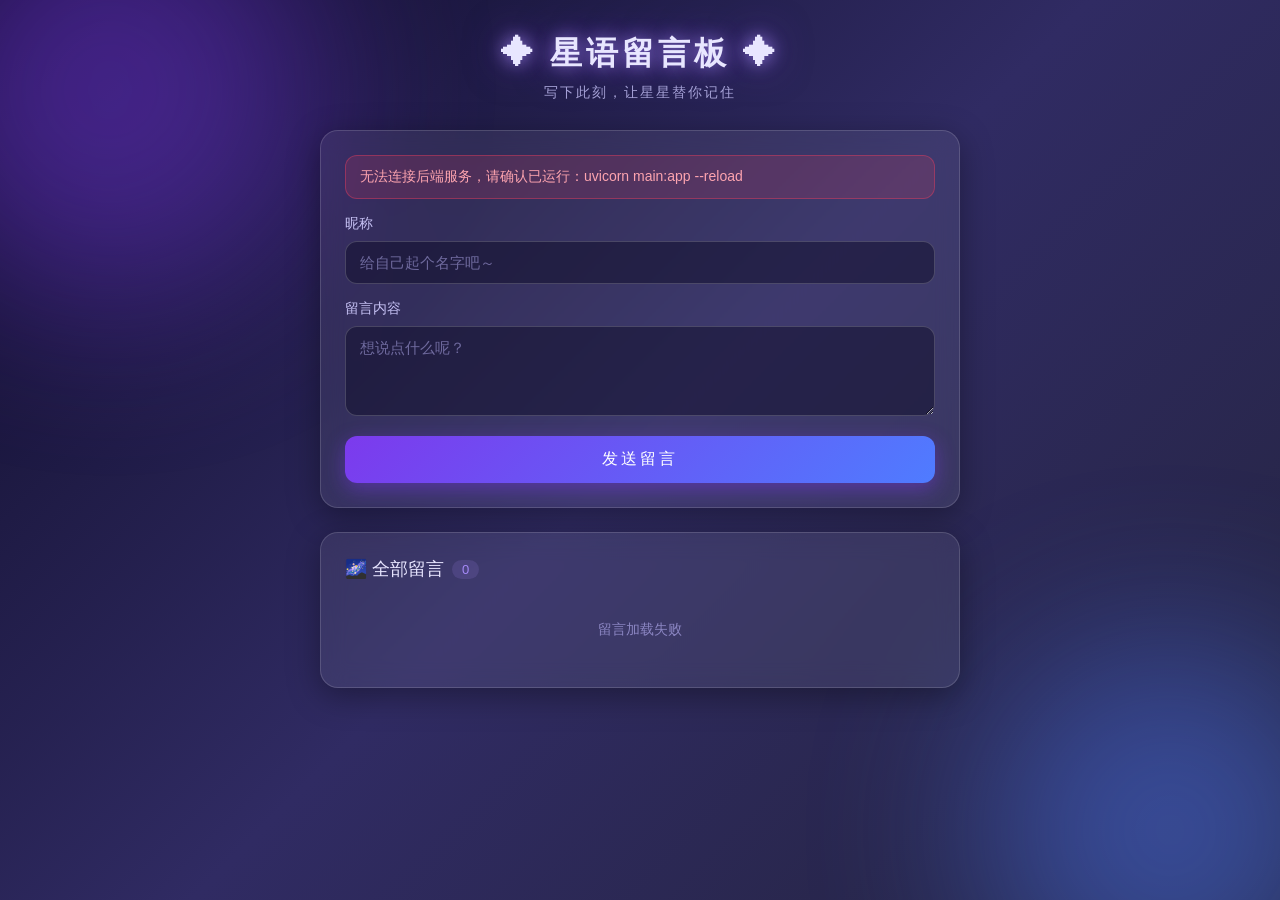
==== index.html @ c8b48212 "feat: 实现星语留言板前后端基础功能" ====
<!DOCTYPE html>
<!-- 告诉浏览器这是 HTML5 文档 -->
<html lang="zh-CN">
<head>
  <!-- 设置字符编码，避免中文乱码 -->
  <meta charset="UTF-8" />
  <!-- 让页面在手机上也能正常缩放显示 -->
  <meta name="viewport" content="width=device-width, initial-scale=1.0" />
  <title>星语留言板</title>

  <!-- 样式部分：全部写在 <style> 标签里，不需要额外的 CSS 文件 -->
  <style>
    /* ===== 整体主题：蓝紫色梦幻星空 ===== */

    /* 清除浏览器给元素加的默认外边距，方便我们自己控制布局 */
    * {
      margin: 0;
      padding: 0;
      box-sizing: border-box; /* 让 padding 不会把元素撑大 */
    }

    body {
      /* 深蓝紫到紫色的对角渐变背景 */
      background: linear-gradient(135deg, #0f0c29 0%, #302b63 50%, #24243e 100%);
      min-height: 100vh; /* 至少占满一整屏 */
      font-family: "Microsoft YaHei", "PingFang SC", sans-serif;
      color: #e8e6ff; /* 浅紫白文字，在深色背景上柔和不刺眼 */
      padding: 32px 16px;
      position: relative;
      overflow-x: hidden;
    }

    /* 用 CSS 画两个发光的彩色光斑，营造星空氛围（纯样式，不需要图片） */
    body::before,
    body::after {
      content: "";
      position: fixed;
      border-radius: 50%;
      filter: blur(90px); /* 模糊处理，变成柔和光晕 */
      opacity: 0.45;
      z-index: 0;
      pointer-events: none;
    }
    body::before {
      width: 420px;
      height: 420px;
      background: #7c3aed; /* 紫色光斑 */
      top: -120px;
      left: -100px;
    }
    body::after {
      width: 380px;
      height: 380px;
      background: #4f7cff; /* 蓝色光斑 */
      bottom: -120px;
      right: -80px;
    }

    /* 页面内容容器：限制最大宽度并居中 */
    .container {
      position: relative;
      z-index: 1; /* 保证内容在光斑之上 */
      max-width: 640px;
      margin: 0 auto;
    }

    /* ===== 标题 ===== */
    .header {
      text-align: center;
      margin-bottom: 28px;
    }
    .header h1 {
      font-size: 32px;
      letter-spacing: 4px; /* 字间距 */
      /* 文字发光效果，像星星一样 */
      text-shadow: 0 0 18px rgba(167, 139, 250, 0.8),
                   0 0 40px rgba(124, 58, 237, 0.5);
    }
    .header p {
      margin-top: 8px;
      color: #a5a0d6;
      font-size: 14px;
      letter-spacing: 2px;
    }

    /* ===== 玻璃拟态卡片（表单和列表都用这个风格）===== */
    .card {
      background: rgba(255, 255, 255, 0.07); /* 半透明白 */
      border: 1px solid rgba(255, 255, 255, 0.15);
      border-radius: 18px;
      padding: 24px;
      /* 背景模糊，透出后面的光斑，就是"毛玻璃"效果 */
      backdrop-filter: blur(12px);
      -webkit-backdrop-filter: blur(12px);
      box-shadow: 0 8px 32px rgba(0, 0, 0, 0.35);
      margin-bottom: 24px;
    }

    /* ===== 表单 ===== */
    .field {
      margin-bottom: 16px;
    }
    .field label {
      display: block;
      font-size: 14px;
      margin-bottom: 8px;
      color: #c7c2f5;
    }
    .field input,
    .field textarea {
      width: 100%;
      padding: 12px 14px;
      border-radius: 12px;
      border: 1px solid rgba(255, 255, 255, 0.18);
      background: rgba(15, 12, 41, 0.5); /* 深色半透明输入框 */
      color: #f0eeff;
      font-size: 15px;
      font-family: inherit;
      outline: none;
      transition: border-color 0.2s, box-shadow 0.2s;
    }
    /* 输入框获得焦点（点进去）时，边框变成紫色并发光，提示用户正在输入 */
    .field input:focus,
    .field textarea:focus {
      border-color: #a78bfa;
      box-shadow: 0 0 0 3px rgba(167, 139, 250, 0.25);
    }
    .field textarea {
      resize: vertical; /* 只允许上下调整大小 */
      min-height: 90px;
    }
    /* 占位提示文字的颜色 */
    .field input::placeholder,
    .field textarea::placeholder {
      color: #6f6a9e;
    }

    /* 提交按钮：蓝紫渐变 + 发光 */
    .submit-btn {
      width: 100%;
      padding: 13px;
      border: none;
      border-radius: 12px;
      font-size: 16px;
      letter-spacing: 3px;
      color: #fff;
      cursor: pointer;
      background: linear-gradient(135deg, #7c3aed 0%, #4f7cff 100%);
      box-shadow: 0 6px 20px rgba(124, 58, 237, 0.45);
      transition: transform 0.15s, box-shadow 0.2s, opacity 0.2s;
    }
    .submit-btn:hover:not(:disabled) {
      transform: translateY(-2px); /* 鼠标悬停时微微上浮 */
      box-shadow: 0 10px 28px rgba(124, 58, 237, 0.6);
    }
    /* 按钮被按下的瞬间缩小一点点，有"按压感" */
    .submit-btn:active:not(:disabled) {
      transform: translateY(0);
    }
    /* 提交中禁用按钮，防止重复点击 */
    .submit-btn:disabled {
      opacity: 0.6;
      cursor: not-allowed;
    }

    /* 错误提示条（后端没启动等情况下显示） */
    .alert {
      display: none; /* 默认隐藏，需要时用 JS 显示 */
      padding: 12px 14px;
      border-radius: 12px;
      font-size: 14px;
      margin-bottom: 16px;
      background: rgba(244, 63, 94, 0.15);
      border: 1px solid rgba(244, 63, 94, 0.4);
      color: #fda4af;
    }
    .alert.show {
      display: block;
    }

    /* ===== 留言列表 ===== */
    .section-title {
      font-size: 18px;
      margin-bottom: 16px;
      display: flex;
      align-items: center;
      gap: 8px; /* 星星图标和文字的间距 */
    }
    .section-title .count {
      font-size: 13px;
      color: #a78bfa;
      background: rgba(167, 139, 250, 0.15);
      border-radius: 999px;
      padding: 2px 10px;
    }

    .message-list {
      list-style: none; /* 去掉列表默认的小圆点 */
      display: flex;
      flex-direction: column;
      gap: 14px;
    }

    /* 单条留言卡片 */
    .message-item {
      background: rgba(255, 255, 255, 0.06);
      border: 1px solid rgba(255, 255, 255, 0.12);
      border-left: 3px solid #a78bfa; /* 左侧紫色小边条作为点缀 */
      border-radius: 14px;
      padding: 14px 16px;
      animation: fadeInUp 0.4s ease both; /* 新留言出现时的淡入动画 */
    }
    .message-head {
      display: flex;
      justify-content: space-between;
      align-items: center;
      margin-bottom: 8px;
    }
    .message-nickname {
      font-weight: bold;
      color: #c4b5fd;
      font-size: 15px;
    }
    .message-id {
      font-size: 12px;
      color: #6f6a9e;
    }
    .message-content {
      font-size: 15px;
      line-height: 1.7; /* 行高，多行文字更易读 */
      color: #eceaff;
      /* 长单词或超长内容也要自动换行，不能撑破卡片 */
      word-break: break-word;
      white-space: pre-wrap; /* 保留用户输入的换行 */
    }

    /* 空状态 / 加载中提示 */
    .tip {
      text-align: center;
      color: #8b86c2;
      font-size: 14px;
      padding: 24px 0;
    }

    /* 留言淡入动画：从下方轻微上浮并逐渐显现 */
    @keyframes fadeInUp {
      from {
        opacity: 0;
        transform: translateY(10px);
      }
      to {
        opacity: 1;
        transform: translateY(0);
      }
    }

    /* 手机窄屏时缩小标题 */
    @media (max-width: 480px) {
      .header h1 {
        font-size: 26px;
      }
      .card {
        padding: 18px;
      }
    }
  </style>
</head>

<body>
  <div class="container">
    <!-- 标题区 -->
    <div class="header">
      <h1>✦ 星语留言板 ✦</h1>
      <p>写下此刻，让星星替你记住</p>
    </div>

    <!-- 留言表单卡片 -->
    <div class="card">
      <!-- 错误提示，默认隐藏 -->
      <div id="errorBox" class="alert"></div>

      <!-- form 标签的作用：用户按回车或点按钮时会触发 submit 事件 -->
      <form id="messageForm">
        <div class="field">
          <label for="nickname">昵称</label>
          <input
            type="text"
            id="nickname"
            placeholder="给自己起个名字吧～"
            maxlength="20"
            required
          />
        </div>
        <div class="field">
          <label for="content">留言内容</label>
          <textarea
            id="content"
            placeholder="想说点什么呢？"
            maxlength="500"
            required
          ></textarea>
        </div>
        <button type="submit" class="submit-btn" id="submitBtn">
          发送留言
        </button>
      </form>
    </div>

    <!-- 留言列表卡片 -->
    <div class="card">
      <div class="section-title">
        <span>🌌 全部留言</span>
        <span class="count" id="msgCount">0</span>
      </div>
      <ul class="message-list" id="messageList">
        <!-- 留言会由 JavaScript 动态插入到这里 -->
        <li class="tip" id="loadingTip">正在加载星光…</li>
      </ul>
    </div>
  </div>

  <!-- JavaScript 部分：负责和后端通信、操作页面 -->
  <script>
    // 后端接口的基础地址（结尾不要带斜杠）
    const API_URL = "http://localhost:8000/api/messages";

    // 通过 id 从页面上找到各个元素，方便后面操作
    const form = document.getElementById("messageForm");
    const nicknameInput = document.getElementById("nickname");
    const contentInput = document.getElementById("content");
    const submitBtn = document.getElementById("submitBtn");
    const messageList = document.getElementById("messageList");
    const msgCount = document.getElementById("msgCount");
    const errorBox = document.getElementById("errorBox");

    // 显示错误信息（比如后端没启动）
    function showError(text) {
      errorBox.textContent = text;
      errorBox.classList.add("show"); // 加上 show 类，CSS 会让它显示出来
    }

    // 隐藏错误信息
    function hideError() {
      errorBox.classList.remove("show");
    }

    // 渲染留言列表：把后端返回的数组变成页面上的一个个卡片
    function renderMessages(messages) {
      // 先清空列表里旧的内容
      messageList.innerHTML = "";

      // 更新右上角的留言数量
      msgCount.textContent = messages.length;

      // 如果一条留言都没有，显示空状态提示
      if (messages.length === 0) {
        const emptyTip = document.createElement("li");
        emptyTip.className = "tip";
        emptyTip.textContent = "还没有留言，来做第一个摘星的人吧 ✨";
        messageList.appendChild(emptyTip);
        return;
      }

      // 遍历留言数组，每条生成一个 <li>
      messages.forEach(function (msg) {
        const item = document.createElement("li");
        item.className = "message-item";

        // 头部：昵称 + 编号
        const head = document.createElement("div");
        head.className = "message-head";

        const nickname = document.createElement("span");
        nickname.className = "message-nickname";
        // 重点：用 textContent 而不是 innerHTML 设置文字，
        // 这样即使用户输入 <script> 等内容也只会被当普通文字显示，
        // 不会被执行，避免 XSS 攻击。
        nickname.textContent = msg.nickname;

        const id = document.createElement("span");
        id.className = "message-id";
        id.textContent = "#" + msg.id;

        head.appendChild(nickname);
        head.appendChild(id);

        // 正文：留言内容
        const content = document.createElement("div");
        content.className = "message-content";
        content.textContent = msg.content;

        item.appendChild(head);
        item.appendChild(content);
        messageList.appendChild(item);
      });
    }

    // 调用 GET 接口，加载所有留言
    async function loadMessages() {
      try {
        // fetch 是浏览器内置的发请求工具
        const res = await fetch(API_URL);
        if (!res.ok) {
          // res.ok 为 true 表示状态码是 2xx，否则说明服务器出错了
          throw new Error("服务器返回了错误：" + res.status);
        }
        const data = await res.json(); // 把返回的 JSON 转成 JS 数组
        hideError();
        renderMessages(data);
      } catch (err) {
        // 网络错误（后端没启动、地址写错等）会走到这里
        messageList.innerHTML = "";
        msgCount.textContent = "0";
        const tip = document.createElement("li");
        tip.className = "tip";
        tip.textContent = "留言加载失败";
        messageList.appendChild(tip);
        showError("无法连接后端服务，请确认已运行：uvicorn main:app --reload");
      }
    }

    // 监听表单的 submit 事件（点"发送留言"或在输入框按回车时触发）
    form.addEventListener("submit", async function (event) {
      // 重要：阻止表单默认的"刷新页面提交"行为，
      // 我们要用 JavaScript 在不刷新页面的情况下发请求（AJAX）
      event.preventDefault();
      hideError();

      // 拿到用户输入的值，并用 trim 去掉首尾空格
      const nickname = nicknameInput.value.trim();
      const content = contentInput.value.trim();

      // 简单的空值检查（虽然 input 上已有 required，这里再保险一次）
      if (!nickname || !content) {
        showError("昵称和内容都不能为空哦");
        return;
      }

      // 提交期间禁用按钮并改文字，防止用户重复点击发多条
      submitBtn.disabled = true;
      submitBtn.textContent = "发送中…";

      try {
        // 用 POST 方法把留言发给后端
        const res = await fetch(API_URL, {
          method: "POST",
          headers: {
            // 告诉后端：我发的是 JSON 格式的数据
            "Content-Type": "application/json",
          },
          // JSON.stringify 把 JS 对象转成 JSON 字符串：
          // 字段名 nickname / content 必须和后端 MessageIn 定义的完全一致
          body: JSON.stringify({
            nickname: nickname,
            content: content,
          }),
        });

        if (!res.ok) {
          throw new Error("提交失败：" + res.status);
        }

        // 提交成功：清空输入框，并重新加载列表
        nicknameInput.value = "";
        contentInput.value = "";
        await loadMessages();
      } catch (err) {
        showError("发送失败，请确认后端服务已启动");
      } finally {
        // 无论成功失败，都恢复按钮可点击
        submitBtn.disabled = false;
        submitBtn.textContent = "发送留言";
      }
    });

    // 页面刚打开时，立即加载一次已有留言
    loadMessages();
  </script>
</body>
</html>
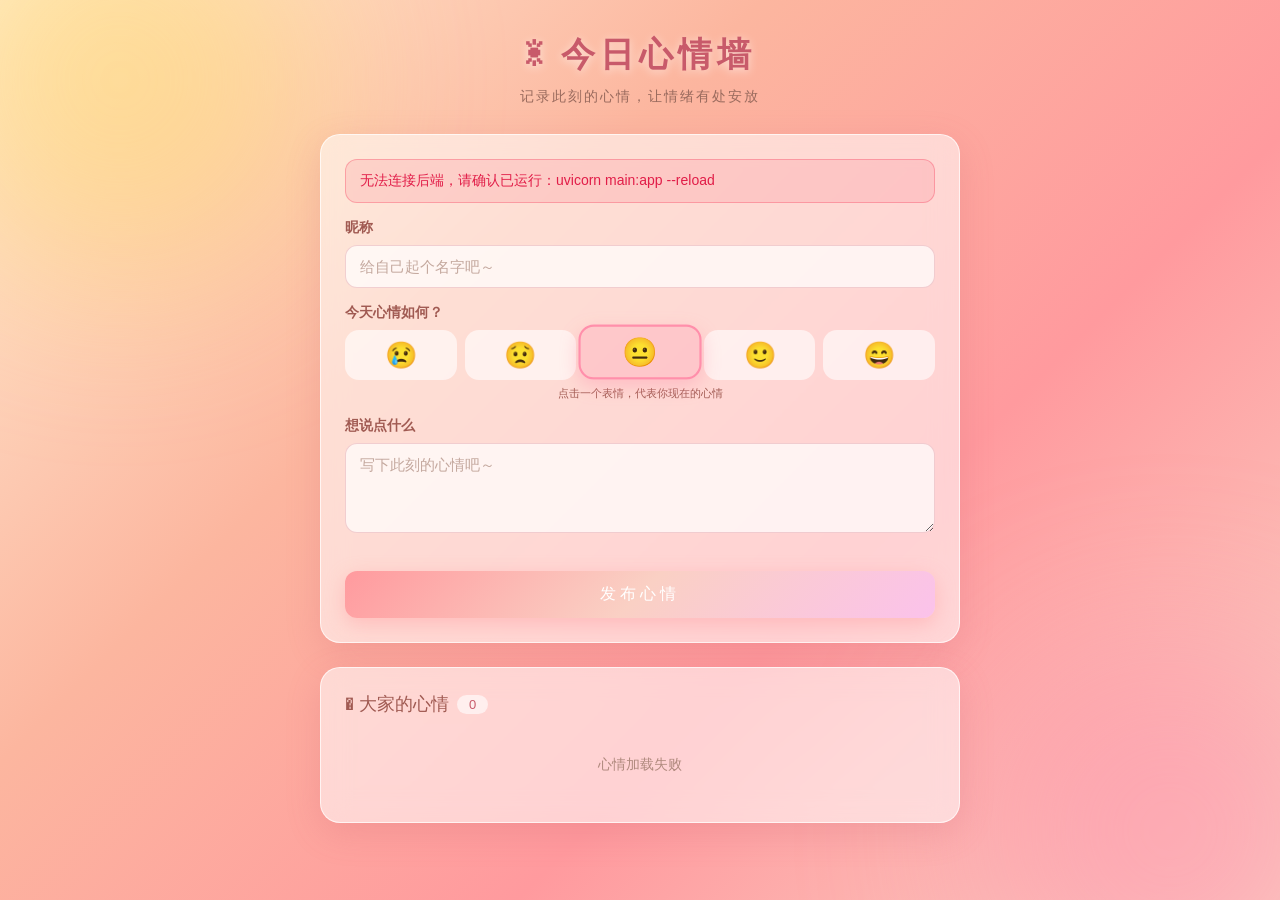
==== commit b0b5d78b: "feat: 重构后端数据库连接并更新前端为心情墙主题 - 使用 contextlib.closing 确保数据库连接自动关闭 - 用 with 语句实现事务自动提交/回滚 - 前端从留言板改为今日心情" ====
--- a/index.html
+++ b/index.html
@@ -1,182 +1,181 @@
 <!DOCTYPE html>
-<!-- 告诉浏览器这是 HTML5 文档 -->
 <html lang="zh-CN">
 <head>
-  <!-- 设置字符编码，避免中文乱码 -->
   <meta charset="UTF-8" />
-  <!-- 让页面在手机上也能正常缩放显示 -->
   <meta name="viewport" content="width=device-width, initial-scale=1.0" />
-  <title>星语留言板</title>
-
-  <!-- 样式部分：全部写在 <style> 标签里，不需要额外的 CSS 文件 -->
+  <title>今日心情墙 · Mood Wall</title>
+
   <style>
-    /* ===== 整体主题：蓝紫色梦幻星空 ===== */
-
-    /* 清除浏览器给元素加的默认外边距，方便我们自己控制布局 */
-    * {
-      margin: 0;
-      padding: 0;
-      box-sizing: border-box; /* 让 padding 不会把元素撑大 */
-    }
+    /* ===== 今日心情墙：温暖日落主题 ===== */
+    * { margin: 0; padding: 0; box-sizing: border-box; }
 
     body {
-      /* 深蓝紫到紫色的对角渐变背景 */
-      background: linear-gradient(135deg, #0f0c29 0%, #302b63 50%, #24243e 100%);
-      min-height: 100vh; /* 至少占满一整屏 */
+      /* 桃粉→珊瑚→淡粉的日落渐变，温柔治愈 */
+      background: linear-gradient(135deg, #ffecd2 0%, #fcb69f 35%, #ff9a9e 65%, #fad0c4 100%);
+      min-height: 100vh;
       font-family: "Microsoft YaHei", "PingFang SC", sans-serif;
-      color: #e8e6ff; /* 浅紫白文字，在深色背景上柔和不刺眼 */
+      color: #5a4a42;
       padding: 32px 16px;
       position: relative;
       overflow-x: hidden;
     }
 
-    /* 用 CSS 画两个发光的彩色光斑，营造星空氛围（纯样式，不需要图片） */
+    /* 两个柔光圆斑：一个金色（朝阳）一个粉色（晚霞） */
     body::before,
     body::after {
       content: "";
       position: fixed;
       border-radius: 50%;
-      filter: blur(90px); /* 模糊处理，变成柔和光晕 */
-      opacity: 0.45;
+      filter: blur(90px);
+      opacity: 0.5;
       z-index: 0;
       pointer-events: none;
     }
     body::before {
-      width: 420px;
-      height: 420px;
-      background: #7c3aed; /* 紫色光斑 */
-      top: -120px;
-      left: -100px;
+      width: 400px; height: 400px;
+      background: #ffd86b;
+      top: -120px; left: -80px;
     }
     body::after {
-      width: 380px;
-      height: 380px;
-      background: #4f7cff; /* 蓝色光斑 */
-      bottom: -120px;
-      right: -80px;
-    }
-
-    /* 页面内容容器：限制最大宽度并居中 */
+      width: 380px; height: 380px;
+      background: #ff8fab;
+      bottom: -120px; right: -80px;
+    }
+
     .container {
       position: relative;
-      z-index: 1; /* 保证内容在光斑之上 */
+      z-index: 1;
       max-width: 640px;
       margin: 0 auto;
     }
 
     /* ===== 标题 ===== */
-    .header {
-      text-align: center;
-      margin-bottom: 28px;
-    }
+    .header { text-align: center; margin-bottom: 28px; }
     .header h1 {
-      font-size: 32px;
-      letter-spacing: 4px; /* 字间距 */
-      /* 文字发光效果，像星星一样 */
-      text-shadow: 0 0 18px rgba(167, 139, 250, 0.8),
-                   0 0 40px rgba(124, 58, 237, 0.5);
+      font-size: 34px;
+      letter-spacing: 5px;
+      color: #c85a6a;
+      text-shadow: 0 2px 10px rgba(255, 255, 255, 0.6);
     }
     .header p {
-      margin-top: 8px;
-      color: #a5a0d6;
+      margin-top: 10px;
+      color: #9a6b5e;
       font-size: 14px;
       letter-spacing: 2px;
     }
 
-    /* ===== 玻璃拟态卡片（表单和列表都用这个风格）===== */
+    /* ===== 玻璃拟态卡片（奶白色半透明） ===== */
     .card {
-      background: rgba(255, 255, 255, 0.07); /* 半透明白 */
-      border: 1px solid rgba(255, 255, 255, 0.15);
-      border-radius: 18px;
+      background: rgba(255, 255, 255, 0.55);
+      border: 1px solid rgba(255, 255, 255, 0.7);
+      border-radius: 20px;
       padding: 24px;
-      /* 背景模糊，透出后面的光斑，就是"毛玻璃"效果 */
-      backdrop-filter: blur(12px);
-      -webkit-backdrop-filter: blur(12px);
-      box-shadow: 0 8px 32px rgba(0, 0, 0, 0.35);
+      backdrop-filter: blur(14px);
+      -webkit-backdrop-filter: blur(14px);
+      box-shadow: 0 10px 35px rgba(200, 90, 106, 0.2);
       margin-bottom: 24px;
     }
 
     /* ===== 表单 ===== */
-    .field {
-      margin-bottom: 16px;
-    }
+    .field { margin-bottom: 16px; }
     .field label {
       display: block;
       font-size: 14px;
       margin-bottom: 8px;
-      color: #c7c2f5;
+      color: #a05a52;
+      font-weight: bold;
     }
     .field input,
     .field textarea {
       width: 100%;
       padding: 12px 14px;
       border-radius: 12px;
-      border: 1px solid rgba(255, 255, 255, 0.18);
-      background: rgba(15, 12, 41, 0.5); /* 深色半透明输入框 */
-      color: #f0eeff;
+      border: 1px solid rgba(200, 90, 106, 0.25);
+      background: rgba(255, 255, 255, 0.7);
+      color: #5a4a42;
       font-size: 15px;
       font-family: inherit;
       outline: none;
       transition: border-color 0.2s, box-shadow 0.2s;
     }
-    /* 输入框获得焦点（点进去）时，边框变成紫色并发光，提示用户正在输入 */
     .field input:focus,
     .field textarea:focus {
-      border-color: #a78bfa;
-      box-shadow: 0 0 0 3px rgba(167, 139, 250, 0.25);
-    }
-    .field textarea {
-      resize: vertical; /* 只允许上下调整大小 */
-      min-height: 90px;
-    }
-    /* 占位提示文字的颜色 */
+      border-color: #ff8fab;
+      box-shadow: 0 0 0 3px rgba(255, 143, 171, 0.25);
+    }
+    .field textarea { resize: vertical; min-height: 90px; }
     .field input::placeholder,
-    .field textarea::placeholder {
-      color: #6f6a9e;
-    }
-
-    /* 提交按钮：蓝紫渐变 + 发光 */
+    .field textarea::placeholder { color: #c4a89e; }
+
+    /* ===== 心情指数选择器 ===== */
+    .mood-row {
+      display: flex;
+      justify-content: space-between;
+      gap: 8px;
+      margin-top: 6px;
+    }
+    .mood-btn {
+      flex: 1;
+      padding: 10px 0;
+      border: 2px solid transparent;
+      border-radius: 14px;
+      background: rgba(255, 255, 255, 0.6);
+      font-size: 26px;
+      cursor: pointer;
+      transition: all 0.2s;
+      line-height: 1;
+    }
+    .mood-btn:hover {
+      transform: translateY(-3px) scale(1.1);
+    }
+    /* 选中的心情按钮：高亮+上浮 */
+    .mood-btn.active {
+      border-color: #ff8fab;
+      background: rgba(255, 143, 171, 0.25);
+      transform: translateY(-3px) scale(1.1);
+      box-shadow: 0 6px 16px rgba(255, 143, 171, 0.4);
+    }
+    .mood-label {
+      font-size: 11px;
+      color: #a05a52;
+      text-align: center;
+      margin-top: 6px;
+    }
+
+    /* 提交按钮：粉橙渐变 */
     .submit-btn {
       width: 100%;
       padding: 13px;
+      margin-top: 18px;
       border: none;
       border-radius: 12px;
       font-size: 16px;
-      letter-spacing: 3px;
+      letter-spacing: 4px;
       color: #fff;
       cursor: pointer;
-      background: linear-gradient(135deg, #7c3aed 0%, #4f7cff 100%);
-      box-shadow: 0 6px 20px rgba(124, 58, 237, 0.45);
+      background: linear-gradient(135deg, #ff9a9e 0%, #fad0c4 50%, #fbc2eb 100%);
+      box-shadow: 0 6px 20px rgba(255, 154, 158, 0.45);
       transition: transform 0.15s, box-shadow 0.2s, opacity 0.2s;
     }
     .submit-btn:hover:not(:disabled) {
-      transform: translateY(-2px); /* 鼠标悬停时微微上浮 */
-      box-shadow: 0 10px 28px rgba(124, 58, 237, 0.6);
-    }
-    /* 按钮被按下的瞬间缩小一点点，有"按压感" */
-    .submit-btn:active:not(:disabled) {
-      transform: translateY(0);
-    }
-    /* 提交中禁用按钮，防止重复点击 */
-    .submit-btn:disabled {
-      opacity: 0.6;
-      cursor: not-allowed;
-    }
-
-    /* 错误提示条（后端没启动等情况下显示） */
+      transform: translateY(-2px);
+      box-shadow: 0 10px 28px rgba(255, 154, 158, 0.6);
+    }
+    .submit-btn:active:not(:disabled) { transform: translateY(0); }
+    .submit-btn:disabled { opacity: 0.6; cursor: not-allowed; }
+
+    /* 错误提示条 */
     .alert {
-      display: none; /* 默认隐藏，需要时用 JS 显示 */
+      display: none;
       padding: 12px 14px;
       border-radius: 12px;
       font-size: 14px;
       margin-bottom: 16px;
-      background: rgba(244, 63, 94, 0.15);
-      border: 1px solid rgba(244, 63, 94, 0.4);
-      color: #fda4af;
-    }
-    .alert.show {
-      display: block;
-    }
+      background: rgba(244, 63, 94, 0.12);
+      border: 1px solid rgba(244, 63, 94, 0.35);
+      color: #e11d48;
+    }
+    .alert.show { display: block; }
 
     /* ===== 留言列表 ===== */
     .section-title {
@@ -184,32 +183,44 @@
       margin-bottom: 16px;
       display: flex;
       align-items: center;
-      gap: 8px; /* 星星图标和文字的间距 */
+      gap: 8px;
+      color: #a05a52;
     }
     .section-title .count {
       font-size: 13px;
-      color: #a78bfa;
-      background: rgba(167, 139, 250, 0.15);
+      color: #c85a6a;
+      background: rgba(255, 255, 255, 0.6);
       border-radius: 999px;
-      padding: 2px 10px;
+      padding: 2px 12px;
     }
 
     .message-list {
-      list-style: none; /* 去掉列表默认的小圆点 */
+      list-style: none;
       display: flex;
       flex-direction: column;
       gap: 14px;
     }
 
-    /* 单条留言卡片 */
+    /* 单条心情卡片 */
     .message-item {
-      background: rgba(255, 255, 255, 0.06);
-      border: 1px solid rgba(255, 255, 255, 0.12);
-      border-left: 3px solid #a78bfa; /* 左侧紫色小边条作为点缀 */
-      border-radius: 14px;
-      padding: 14px 16px;
-      animation: fadeInUp 0.4s ease both; /* 新留言出现时的淡入动画 */
-    }
+      background: rgba(255, 255, 255, 0.7);
+      border: 1px solid rgba(255, 255, 255, 0.8);
+      border-radius: 16px;
+      padding: 16px;
+      display: flex;
+      gap: 14px;
+      align-items: flex-start;
+      animation: fadeInUp 0.4s ease both;
+    }
+    /* 左侧大心情表情 */
+    .mood-face {
+      font-size: 40px;
+      line-height: 1;
+      flex-shrink: 0;
+      width: 52px;
+      text-align: center;
+    }
+    .mood-body { flex: 1; min-width: 0; }
     .message-head {
       display: flex;
       justify-content: space-between;
@@ -218,113 +229,103 @@
     }
     .message-nickname {
       font-weight: bold;
-      color: #c4b5fd;
+      color: #c85a6a;
       font-size: 15px;
     }
-    .message-id {
-      font-size: 12px;
-      color: #6f6a9e;
-    }
+    .message-id { font-size: 12px; color: #b08a7e; }
     .message-content {
       font-size: 15px;
-      line-height: 1.7; /* 行高，多行文字更易读 */
-      color: #eceaff;
-      /* 长单词或超长内容也要自动换行，不能撑破卡片 */
+      line-height: 1.7;
+      color: #5a4a42;
       word-break: break-word;
-      white-space: pre-wrap; /* 保留用户输入的换行 */
-    }
-
-    /* 空状态 / 加载中提示 */
+      white-space: pre-wrap;
+    }
+
+    /* 不同心情给卡片左侧加一条色带，一眼区分情绪 */
+    .mood-1 { border-left: 5px solid #7eb8ff; }   /* 难过：蓝 */
+    .mood-2 { border-left: 5px solid #b794f4; }   /* 低落：紫 */
+    .mood-3 { border-left: 5px solid #cbd5e0; }   /* 平静：灰 */
+    .mood-4 { border-left: 5px solid #68d391; }   /* 不错：绿 */
+    .mood-5 { border-left: 5px solid #ffd86b; }   /* 开心：金 */
+
     .tip {
       text-align: center;
-      color: #8b86c2;
+      color: #b08a7e;
       font-size: 14px;
       padding: 24px 0;
     }
 
-    /* 留言淡入动画：从下方轻微上浮并逐渐显现 */
     @keyframes fadeInUp {
-      from {
-        opacity: 0;
-        transform: translateY(10px);
-      }
-      to {
-        opacity: 1;
-        transform: translateY(0);
-      }
-    }
-
-    /* 手机窄屏时缩小标题 */
+      from { opacity: 0; transform: translateY(10px); }
+      to   { opacity: 1; transform: translateY(0); }
+    }
+
     @media (max-width: 480px) {
-      .header h1 {
-        font-size: 26px;
-      }
-      .card {
-        padding: 18px;
-      }
+      .header h1 { font-size: 26px; }
+      .card { padding: 18px; }
+      .mood-face { font-size: 32px; width: 42px; }
     }
   </style>
 </head>
 
 <body>
   <div class="container">
-    <!-- 标题区 -->
+    <!-- 标题 -->
     <div class="header">
-      <h1>✦ 星语留言板 ✦</h1>
-      <p>写下此刻，让星星替你记住</p>
+      <h1>☀ 今日心情墙</h1>
+      <p>记录此刻的心情，让情绪有处安放</p>
     </div>
 
-    <!-- 留言表单卡片 -->
+    <!-- 发布心情表单 -->
     <div class="card">
-      <!-- 错误提示，默认隐藏 -->
       <div id="errorBox" class="alert"></div>
 
-      <!-- form 标签的作用：用户按回车或点按钮时会触发 submit 事件 -->
       <form id="messageForm">
         <div class="field">
           <label for="nickname">昵称</label>
-          <input
-            type="text"
-            id="nickname"
-            placeholder="给自己起个名字吧～"
-            maxlength="20"
-            required
-          />
+          <input type="text" id="nickname" placeholder="给自己起个名字吧～" maxlength="20" required />
         </div>
+
         <div class="field">
-          <label for="content">留言内容</label>
-          <textarea
-            id="content"
-            placeholder="想说点什么呢？"
-            maxlength="500"
-            required
-          ></textarea>
+          <label>今天心情如何？</label>
+          <!-- 5 个心情按钮，data-mood 记录 1-5 的分值 -->
+          <div class="mood-row" id="moodRow">
+            <button type="button" class="mood-btn" data-mood="1" title="难过">😢</button>
+            <button type="button" class="mood-btn" data-mood="2" title="低落">😟</button>
+            <button type="button" class="mood-btn active" data-mood="3" title="平静">😐</button>
+            <button type="button" class="mood-btn" data-mood="4" title="不错">🙂</button>
+            <button type="button" class="mood-btn" data-mood="5" title="开心">😄</button>
+          </div>
+          <div class="mood-label">点击一个表情，代表你现在的心情</div>
         </div>
-        <button type="submit" class="submit-btn" id="submitBtn">
-          发送留言
-        </button>
+
+        <div class="field">
+          <label for="content">想说点什么</label>
+          <textarea id="content" placeholder="写下此刻的心情吧～" maxlength="500" required></textarea>
+        </div>
+
+        <button type="submit" class="submit-btn" id="submitBtn">发布心情</button>
       </form>
     </div>
 
-    <!-- 留言列表卡片 -->
+    <!-- 心情列表 -->
     <div class="card">
       <div class="section-title">
-        <span>🌌 全部留言</span>
+        <span>� 大家的心情</span>
         <span class="count" id="msgCount">0</span>
       </div>
       <ul class="message-list" id="messageList">
-        <!-- 留言会由 JavaScript 动态插入到这里 -->
-        <li class="tip" id="loadingTip">正在加载星光…</li>
+        <li class="tip">正在加载心情…</li>
       </ul>
     </div>
   </div>
 
-  <!-- JavaScript 部分：负责和后端通信、操作页面 -->
   <script>
-    // 后端接口的基础地址（结尾不要带斜杠）
     const API_URL = "http://localhost:8000/api/messages";
 
-    // 通过 id 从页面上找到各个元素，方便后面操作
+    // 心情表情对照表：分值 → emoji
+    const MOOD_FACES = { 1: "😢", 2: "😟", 3: "😐", 4: "🙂", 5: "😄" };
+
     const form = document.getElementById("messageForm");
     const nicknameInput = document.getElementById("nickname");
     const contentInput = document.getElementById("content");
@@ -332,49 +333,69 @@
     const messageList = document.getElementById("messageList");
     const msgCount = document.getElementById("msgCount");
     const errorBox = document.getElementById("errorBox");
-
-    // 显示错误信息（比如后端没启动）
+    const moodRow = document.getElementById("moodRow");
+
+    // 当前选中的心情分值，默认 3（平静）
+    let selectedMood = 3;
+
+    /* ========== 心情选择按钮的交互 ========== */
+    moodRow.addEventListener("click", function (e) {
+      // 只处理点在心情按钮上的情况
+      const btn = e.target.closest(".mood-btn");
+      if (!btn) return;
+      // 先把所有按钮的 active 去掉，再给当前点的加上
+      moodRow.querySelectorAll(".mood-btn").forEach(function (b) {
+        b.classList.remove("active");
+      });
+      btn.classList.add("active");
+      // 把按钮上 data-mood 的值（字符串）转成数字存起来
+      selectedMood = Number(btn.dataset.mood);
+    });
+
+    /* ========== 错误提示 ========== */
     function showError(text) {
       errorBox.textContent = text;
-      errorBox.classList.add("show"); // 加上 show 类，CSS 会让它显示出来
-    }
-
-    // 隐藏错误信息
+      errorBox.classList.add("show");
+    }
     function hideError() {
       errorBox.classList.remove("show");
     }
 
-    // 渲染留言列表：把后端返回的数组变成页面上的一个个卡片
+    /* ========== 渲染列表 ========== */
     function renderMessages(messages) {
-      // 先清空列表里旧的内容
       messageList.innerHTML = "";
-
-      // 更新右上角的留言数量
       msgCount.textContent = messages.length;
 
-      // 如果一条留言都没有，显示空状态提示
       if (messages.length === 0) {
-        const emptyTip = document.createElement("li");
-        emptyTip.className = "tip";
-        emptyTip.textContent = "还没有留言，来做第一个摘星的人吧 ✨";
-        messageList.appendChild(emptyTip);
+        const tip = document.createElement("li");
+        tip.className = "tip";
+        tip.textContent = "还没有人分享心情，来做第一个吧 ☁";
+        messageList.appendChild(tip);
         return;
       }
 
-      // 遍历留言数组，每条生成一个 <li>
       messages.forEach(function (msg) {
+        // 后端返回的每条留言自带 mood 字段，直接用
+        const mood = msg.mood || 3;
+
         const item = document.createElement("li");
-        item.className = "message-item";
-
-        // 头部：昵称 + 编号
+        // 根据心情加 mood-1~5 的类，控制左侧色带颜色
+        item.className = "message-item mood-" + mood;
+
+        // 左侧大表情
+        const face = document.createElement("div");
+        face.className = "mood-face";
+        face.textContent = MOOD_FACES[mood];
+
+        // 右侧：昵称 + 内容
+        const body = document.createElement("div");
+        body.className = "mood-body";
+
         const head = document.createElement("div");
         head.className = "message-head";
 
         const nickname = document.createElement("span");
         nickname.className = "message-nickname";
-        // 重点：用 textContent 而不是 innerHTML 设置文字，
-        // 这样即使用户输入 <script> 等内容也只会被当普通文字显示，
-        // 不会被执行，避免 XSS 攻击。
         nickname.textContent = msg.nickname;
 
         const id = document.createElement("span");
@@ -384,96 +405,82 @@
         head.appendChild(nickname);
         head.appendChild(id);
 
-        // 正文：留言内容
         const content = document.createElement("div");
         content.className = "message-content";
         content.textContent = msg.content;
 
-        item.appendChild(head);
-        item.appendChild(content);
+        body.appendChild(head);
+        body.appendChild(content);
+
+        item.appendChild(face);
+        item.appendChild(body);
         messageList.appendChild(item);
       });
     }
 
-    // 调用 GET 接口，加载所有留言
+    /* ========== 加载留言 ========== */
     async function loadMessages() {
       try {
-        // fetch 是浏览器内置的发请求工具
         const res = await fetch(API_URL);
-        if (!res.ok) {
-          // res.ok 为 true 表示状态码是 2xx，否则说明服务器出错了
-          throw new Error("服务器返回了错误：" + res.status);
-        }
-        const data = await res.json(); // 把返回的 JSON 转成 JS 数组
+        if (!res.ok) throw new Error("服务器错误：" + res.status);
+        const data = await res.json();
         hideError();
         renderMessages(data);
       } catch (err) {
-        // 网络错误（后端没启动、地址写错等）会走到这里
         messageList.innerHTML = "";
         msgCount.textContent = "0";
         const tip = document.createElement("li");
         tip.className = "tip";
-        tip.textContent = "留言加载失败";
+        tip.textContent = "心情加载失败";
         messageList.appendChild(tip);
-        showError("无法连接后端服务，请确认已运行：uvicorn main:app --reload");
+        showError("无法连接后端，请确认已运行：uvicorn main:app --reload");
       }
     }
 
-    // 监听表单的 submit 事件（点"发送留言"或在输入框按回车时触发）
+    /* ========== 提交表单 ========== */
     form.addEventListener("submit", async function (event) {
-      // 重要：阻止表单默认的"刷新页面提交"行为，
-      // 我们要用 JavaScript 在不刷新页面的情况下发请求（AJAX）
       event.preventDefault();
       hideError();
 
-      // 拿到用户输入的值，并用 trim 去掉首尾空格
       const nickname = nicknameInput.value.trim();
       const content = contentInput.value.trim();
 
-      // 简单的空值检查（虽然 input 上已有 required，这里再保险一次）
       if (!nickname || !content) {
         showError("昵称和内容都不能为空哦");
         return;
       }
 
-      // 提交期间禁用按钮并改文字，防止用户重复点击发多条
       submitBtn.disabled = true;
-      submitBtn.textContent = "发送中…";
+      submitBtn.textContent = "发布中…";
 
       try {
-        // 用 POST 方法把留言发给后端
+        // 把心情一起发给后端
         const res = await fetch(API_URL, {
           method: "POST",
-          headers: {
-            // 告诉后端：我发的是 JSON 格式的数据
-            "Content-Type": "application/json",
-          },
-          // JSON.stringify 把 JS 对象转成 JSON 字符串：
-          // 字段名 nickname / content 必须和后端 MessageIn 定义的完全一致
+          headers: { "Content-Type": "application/json" },
           body: JSON.stringify({
             nickname: nickname,
             content: content,
+            mood: selectedMood,
           }),
         });
 
-        if (!res.ok) {
-          throw new Error("提交失败：" + res.status);
-        }
-
-        // 提交成功：清空输入框，并重新加载列表
+        if (!res.ok) throw new Error("提交失败：" + res.status);
+
+        // 清空输入框，心情保持当前选择（方便连续发）
         nicknameInput.value = "";
         contentInput.value = "";
+
         await loadMessages();
       } catch (err) {
-        showError("发送失败，请确认后端服务已启动");
+        showError("发布失败，请确认后端服务已启动");
       } finally {
-        // 无论成功失败，都恢复按钮可点击
         submitBtn.disabled = false;
-        submitBtn.textContent = "发送留言";
+        submitBtn.textContent = "发布心情";
       }
     });
 
-    // 页面刚打开时，立即加载一次已有留言
+    // 页面打开时加载已有留言
     loadMessages();
   </script>
 </body>
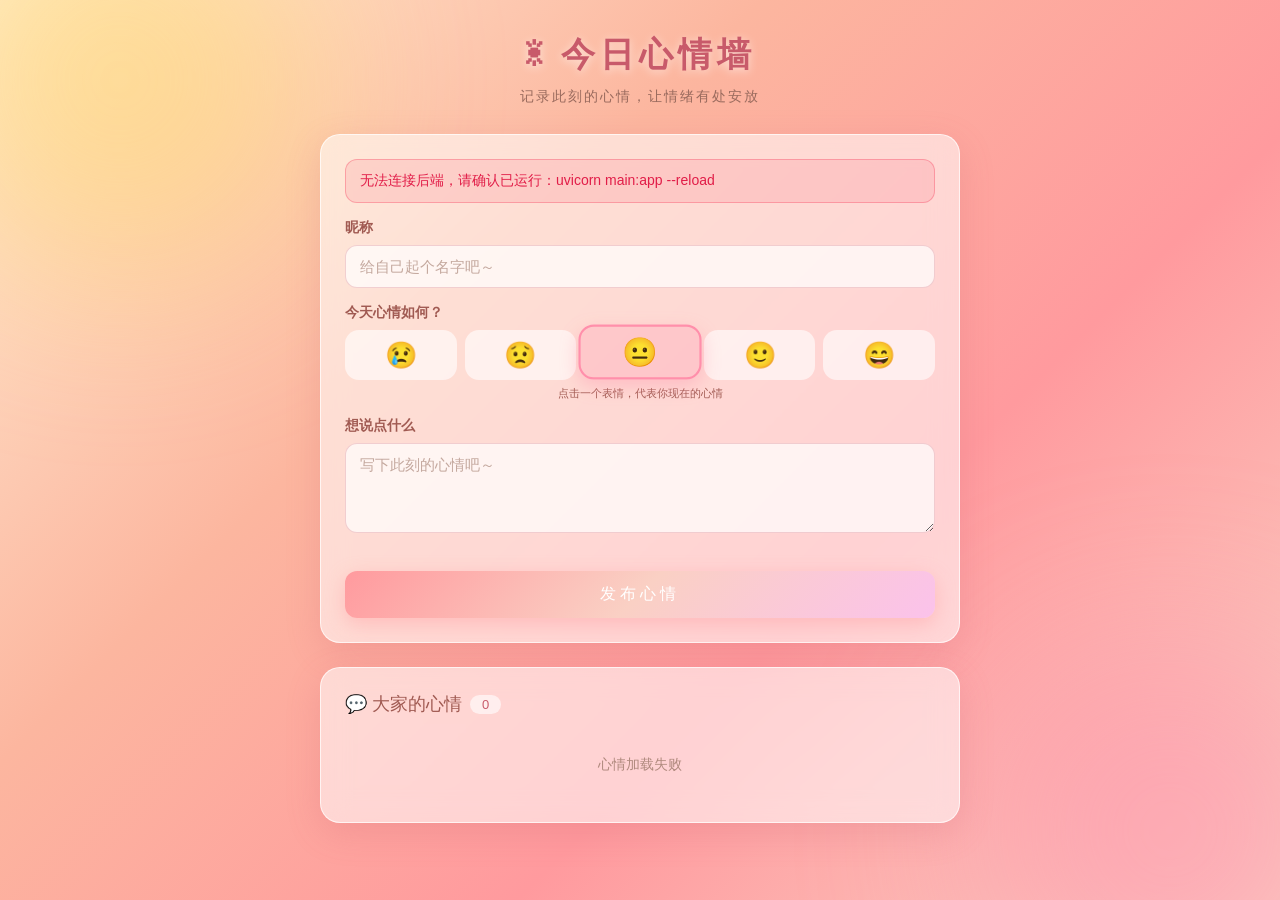
==== commit 12749576: "完善心情墙并新增旅行足迹接口 - 留言板：新增 DELETE /api/messages/{id} 接口及前端删除按钮 - 校验：mood 限制 1-5，昵称 1-20 字、内容 1-500 字，非空" ====
--- a/index.html
+++ b/index.html
@@ -240,6 +240,28 @@
       word-break: break-word;
       white-space: pre-wrap;
     }
+    /* 昵称右边的小区域：编号 + 删除按钮 */
+    .message-actions {
+      display: flex;
+      align-items: center;
+      gap: 10px;
+      flex-shrink: 0;
+    }
+    .delete-btn {
+      border: 1px solid rgba(244, 63, 94, 0.3);
+      background: rgba(244, 63, 94, 0.08);
+      color: #e11d48;
+      border-radius: 999px;
+      padding: 3px 11px;
+      font-size: 12px;
+      cursor: pointer;
+      transition: all 0.2s;
+    }
+    .delete-btn:hover:not(:disabled) {
+      background: rgba(244, 63, 94, 0.18);
+      transform: translateY(-1px);
+    }
+    .delete-btn:disabled { opacity: 0.5; cursor: not-allowed; }
 
     /* 不同心情给卡片左侧加一条色带，一眼区分情绪 */
     .mood-1 { border-left: 5px solid #7eb8ff; }   /* 难过：蓝 */
@@ -311,7 +333,7 @@
     <!-- 心情列表 -->
     <div class="card">
       <div class="section-title">
-        <span>� 大家的心情</span>
+        <span>💬 大家的心情</span>
         <span class="count" id="msgCount">0</span>
       </div>
       <ul class="message-list" id="messageList">
@@ -402,8 +424,21 @@
         id.className = "message-id";
         id.textContent = "#" + msg.id;
 
+        // 删除按钮：把留言 id 存在 data-id 上，点击时再读取
+        const delBtn = document.createElement("button");
+        delBtn.type = "button";
+        delBtn.className = "delete-btn";
+        delBtn.textContent = "删除";
+        delBtn.dataset.id = msg.id;
+
+        // 编号和删除按钮放进同一个小区域，靠右显示
+        const actions = document.createElement("div");
+        actions.className = "message-actions";
+        actions.appendChild(id);
+        actions.appendChild(delBtn);
+
         head.appendChild(nickname);
-        head.appendChild(id);
+        head.appendChild(actions);
 
         const content = document.createElement("div");
         content.className = "message-content";
@@ -437,6 +472,34 @@
       }
     }
 
+    /* ========== 删除留言 ==========
+       用"事件委托"：只在列表容器上装一个监听器，
+       不管以后渲染出多少条留言、多少个删除按钮，都能响应点击。
+    */
+    messageList.addEventListener("click", async function (event) {
+      const btn = event.target.closest(".delete-btn");
+      if (!btn) return;
+
+      // 先弹窗确认，防止手滑误删
+      if (!confirm("确定要删除这条留言吗？")) return;
+
+      const id = btn.dataset.id;
+      btn.disabled = true;
+      btn.textContent = "删除中…";
+
+      try {
+        const res = await fetch(API_URL + "/" + id, { method: "DELETE" });
+        if (!res.ok) throw new Error("删除失败：" + res.status);
+        hideError();
+        // 删除成功后重新拉取列表，页面就和数据库保持一致了
+        await loadMessages();
+      } catch (err) {
+        showError("删除失败，请确认后端服务已启动");
+        btn.disabled = false;
+        btn.textContent = "删除";
+      }
+    });
+
     /* ========== 提交表单 ========== */
     form.addEventListener("submit", async function (event) {
       event.preventDefault();
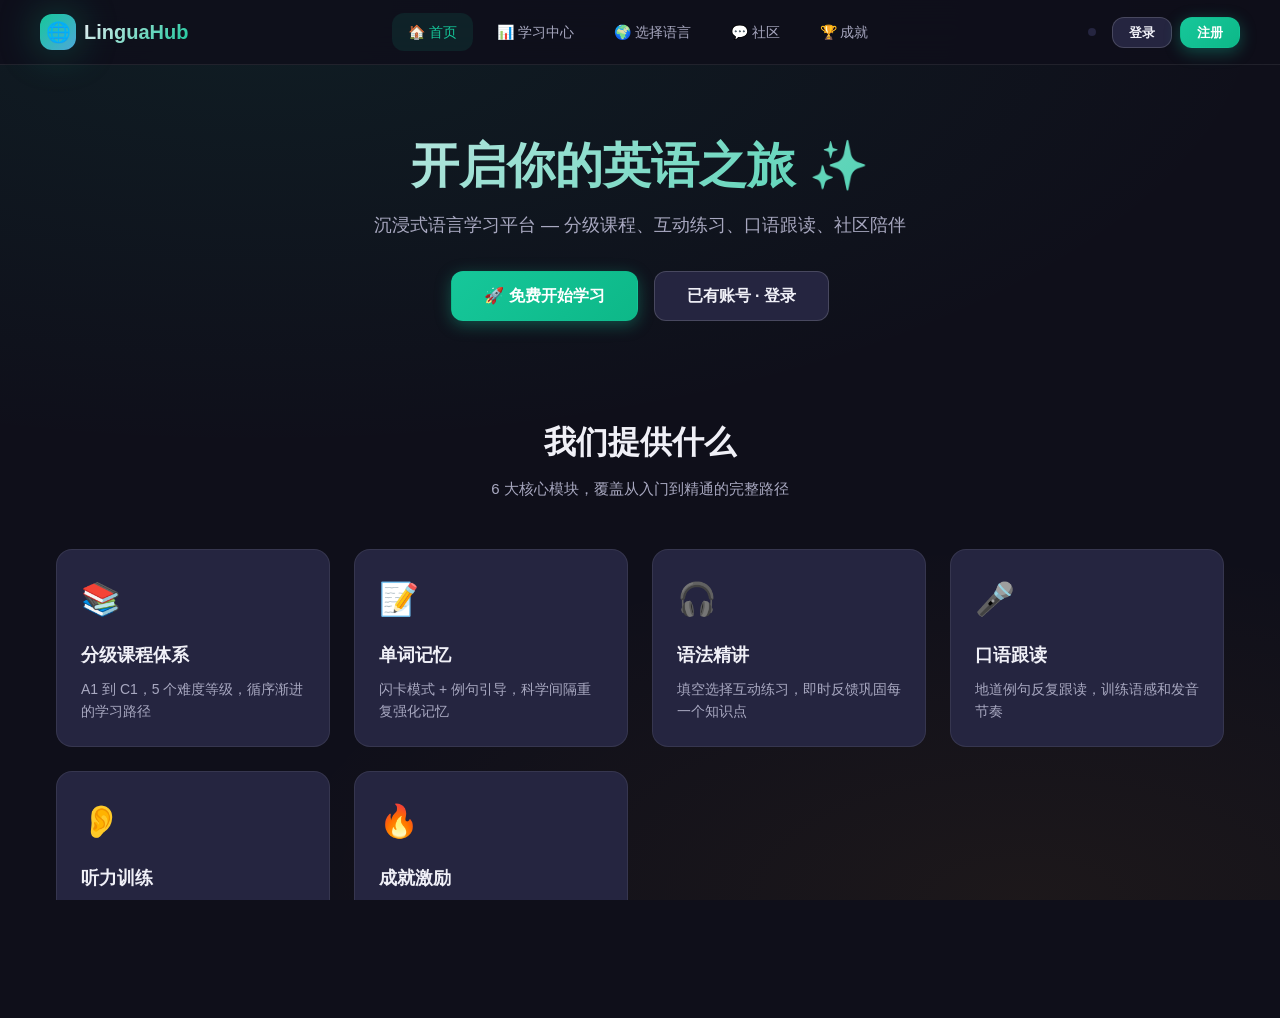
==== commit 6ce37082: "feat: 多语种在线教育平台开发 Co-authored-by: traeagent <traeagent@users.noreply.github.com>" ====
--- a/index.html
+++ b/index.html
@@ -3,548 +3,14 @@
 <head>
   <meta charset="UTF-8" />
   <meta name="viewport" content="width=device-width, initial-scale=1.0" />
-  <title>今日心情墙 · Mood Wall</title>
-
-  <style>
-    /* ===== 今日心情墙：温暖日落主题 ===== */
-    * { margin: 0; padding: 0; box-sizing: border-box; }
-
-    body {
-      /* 桃粉→珊瑚→淡粉的日落渐变，温柔治愈 */
-      background: linear-gradient(135deg, #ffecd2 0%, #fcb69f 35%, #ff9a9e 65%, #fad0c4 100%);
-      min-height: 100vh;
-      font-family: "Microsoft YaHei", "PingFang SC", sans-serif;
-      color: #5a4a42;
-      padding: 32px 16px;
-      position: relative;
-      overflow-x: hidden;
-    }
-
-    /* 两个柔光圆斑：一个金色（朝阳）一个粉色（晚霞） */
-    body::before,
-    body::after {
-      content: "";
-      position: fixed;
-      border-radius: 50%;
-      filter: blur(90px);
-      opacity: 0.5;
-      z-index: 0;
-      pointer-events: none;
-    }
-    body::before {
-      width: 400px; height: 400px;
-      background: #ffd86b;
-      top: -120px; left: -80px;
-    }
-    body::after {
-      width: 380px; height: 380px;
-      background: #ff8fab;
-      bottom: -120px; right: -80px;
-    }
-
-    .container {
-      position: relative;
-      z-index: 1;
-      max-width: 640px;
-      margin: 0 auto;
-    }
-
-    /* ===== 标题 ===== */
-    .header { text-align: center; margin-bottom: 28px; }
-    .header h1 {
-      font-size: 34px;
-      letter-spacing: 5px;
-      color: #c85a6a;
-      text-shadow: 0 2px 10px rgba(255, 255, 255, 0.6);
-    }
-    .header p {
-      margin-top: 10px;
-      color: #9a6b5e;
-      font-size: 14px;
-      letter-spacing: 2px;
-    }
-
-    /* ===== 玻璃拟态卡片（奶白色半透明） ===== */
-    .card {
-      background: rgba(255, 255, 255, 0.55);
-      border: 1px solid rgba(255, 255, 255, 0.7);
-      border-radius: 20px;
-      padding: 24px;
-      backdrop-filter: blur(14px);
-      -webkit-backdrop-filter: blur(14px);
-      box-shadow: 0 10px 35px rgba(200, 90, 106, 0.2);
-      margin-bottom: 24px;
-    }
-
-    /* ===== 表单 ===== */
-    .field { margin-bottom: 16px; }
-    .field label {
-      display: block;
-      font-size: 14px;
-      margin-bottom: 8px;
-      color: #a05a52;
-      font-weight: bold;
-    }
-    .field input,
-    .field textarea {
-      width: 100%;
-      padding: 12px 14px;
-      border-radius: 12px;
-      border: 1px solid rgba(200, 90, 106, 0.25);
-      background: rgba(255, 255, 255, 0.7);
-      color: #5a4a42;
-      font-size: 15px;
-      font-family: inherit;
-      outline: none;
-      transition: border-color 0.2s, box-shadow 0.2s;
-    }
-    .field input:focus,
-    .field textarea:focus {
-      border-color: #ff8fab;
-      box-shadow: 0 0 0 3px rgba(255, 143, 171, 0.25);
-    }
-    .field textarea { resize: vertical; min-height: 90px; }
-    .field input::placeholder,
-    .field textarea::placeholder { color: #c4a89e; }
-
-    /* ===== 心情指数选择器 ===== */
-    .mood-row {
-      display: flex;
-      justify-content: space-between;
-      gap: 8px;
-      margin-top: 6px;
-    }
-    .mood-btn {
-      flex: 1;
-      padding: 10px 0;
-      border: 2px solid transparent;
-      border-radius: 14px;
-      background: rgba(255, 255, 255, 0.6);
-      font-size: 26px;
-      cursor: pointer;
-      transition: all 0.2s;
-      line-height: 1;
-    }
-    .mood-btn:hover {
-      transform: translateY(-3px) scale(1.1);
-    }
-    /* 选中的心情按钮：高亮+上浮 */
-    .mood-btn.active {
-      border-color: #ff8fab;
-      background: rgba(255, 143, 171, 0.25);
-      transform: translateY(-3px) scale(1.1);
-      box-shadow: 0 6px 16px rgba(255, 143, 171, 0.4);
-    }
-    .mood-label {
-      font-size: 11px;
-      color: #a05a52;
-      text-align: center;
-      margin-top: 6px;
-    }
-
-    /* 提交按钮：粉橙渐变 */
-    .submit-btn {
-      width: 100%;
-      padding: 13px;
-      margin-top: 18px;
-      border: none;
-      border-radius: 12px;
-      font-size: 16px;
-      letter-spacing: 4px;
-      color: #fff;
-      cursor: pointer;
-      background: linear-gradient(135deg, #ff9a9e 0%, #fad0c4 50%, #fbc2eb 100%);
-      box-shadow: 0 6px 20px rgba(255, 154, 158, 0.45);
-      transition: transform 0.15s, box-shadow 0.2s, opacity 0.2s;
-    }
-    .submit-btn:hover:not(:disabled) {
-      transform: translateY(-2px);
-      box-shadow: 0 10px 28px rgba(255, 154, 158, 0.6);
-    }
-    .submit-btn:active:not(:disabled) { transform: translateY(0); }
-    .submit-btn:disabled { opacity: 0.6; cursor: not-allowed; }
-
-    /* 错误提示条 */
-    .alert {
-      display: none;
-      padding: 12px 14px;
-      border-radius: 12px;
-      font-size: 14px;
-      margin-bottom: 16px;
-      background: rgba(244, 63, 94, 0.12);
-      border: 1px solid rgba(244, 63, 94, 0.35);
-      color: #e11d48;
-    }
-    .alert.show { display: block; }
-
-    /* ===== 留言列表 ===== */
-    .section-title {
-      font-size: 18px;
-      margin-bottom: 16px;
-      display: flex;
-      align-items: center;
-      gap: 8px;
-      color: #a05a52;
-    }
-    .section-title .count {
-      font-size: 13px;
-      color: #c85a6a;
-      background: rgba(255, 255, 255, 0.6);
-      border-radius: 999px;
-      padding: 2px 12px;
-    }
-
-    .message-list {
-      list-style: none;
-      display: flex;
-      flex-direction: column;
-      gap: 14px;
-    }
-
-    /* 单条心情卡片 */
-    .message-item {
-      background: rgba(255, 255, 255, 0.7);
-      border: 1px solid rgba(255, 255, 255, 0.8);
-      border-radius: 16px;
-      padding: 16px;
-      display: flex;
-      gap: 14px;
-      align-items: flex-start;
-      animation: fadeInUp 0.4s ease both;
-    }
-    /* 左侧大心情表情 */
-    .mood-face {
-      font-size: 40px;
-      line-height: 1;
-      flex-shrink: 0;
-      width: 52px;
-      text-align: center;
-    }
-    .mood-body { flex: 1; min-width: 0; }
-    .message-head {
-      display: flex;
-      justify-content: space-between;
-      align-items: center;
-      margin-bottom: 8px;
-    }
-    .message-nickname {
-      font-weight: bold;
-      color: #c85a6a;
-      font-size: 15px;
-    }
-    .message-id { font-size: 12px; color: #b08a7e; }
-    .message-content {
-      font-size: 15px;
-      line-height: 1.7;
-      color: #5a4a42;
-      word-break: break-word;
-      white-space: pre-wrap;
-    }
-    /* 昵称右边的小区域：编号 + 删除按钮 */
-    .message-actions {
-      display: flex;
-      align-items: center;
-      gap: 10px;
-      flex-shrink: 0;
-    }
-    .delete-btn {
-      border: 1px solid rgba(244, 63, 94, 0.3);
-      background: rgba(244, 63, 94, 0.08);
-      color: #e11d48;
-      border-radius: 999px;
-      padding: 3px 11px;
-      font-size: 12px;
-      cursor: pointer;
-      transition: all 0.2s;
-    }
-    .delete-btn:hover:not(:disabled) {
-      background: rgba(244, 63, 94, 0.18);
-      transform: translateY(-1px);
-    }
-    .delete-btn:disabled { opacity: 0.5; cursor: not-allowed; }
-
-    /* 不同心情给卡片左侧加一条色带，一眼区分情绪 */
-    .mood-1 { border-left: 5px solid #7eb8ff; }   /* 难过：蓝 */
-    .mood-2 { border-left: 5px solid #b794f4; }   /* 低落：紫 */
-    .mood-3 { border-left: 5px solid #cbd5e0; }   /* 平静：灰 */
-    .mood-4 { border-left: 5px solid #68d391; }   /* 不错：绿 */
-    .mood-5 { border-left: 5px solid #ffd86b; }   /* 开心：金 */
-
-    .tip {
-      text-align: center;
-      color: #b08a7e;
-      font-size: 14px;
-      padding: 24px 0;
-    }
-
-    @keyframes fadeInUp {
-      from { opacity: 0; transform: translateY(10px); }
-      to   { opacity: 1; transform: translateY(0); }
-    }
-
-    @media (max-width: 480px) {
-      .header h1 { font-size: 26px; }
-      .card { padding: 18px; }
-      .mood-face { font-size: 32px; width: 42px; }
-    }
-  </style>
+  <meta name="description" content="LinguaHub · 语汇 — 沉浸式多语种在线教育平台，支持英语、日语、韩语的分级学习" />
+  <title>LinguaHub · 语汇 | 沉浸式多语种学习平台</title>
+  <link rel="icon" href="data:image/svg+xml,%3Csvg xmlns='http://www.w3.org/2000/svg' viewBox='0 0 100 100'%3E%3Ctext y='.9em' font-size='90'%3E🌐%3C/text%3E%3C/svg%3E" />
+  <link rel="stylesheet" href="css/style.css" />
 </head>
-
 <body>
-  <div class="container">
-    <!-- 标题 -->
-    <div class="header">
-      <h1>☀ 今日心情墙</h1>
-      <p>记录此刻的心情，让情绪有处安放</p>
-    </div>
-
-    <!-- 发布心情表单 -->
-    <div class="card">
-      <div id="errorBox" class="alert"></div>
-
-      <form id="messageForm">
-        <div class="field">
-          <label for="nickname">昵称</label>
-          <input type="text" id="nickname" placeholder="给自己起个名字吧～" maxlength="20" required />
-        </div>
-
-        <div class="field">
-          <label>今天心情如何？</label>
-          <!-- 5 个心情按钮，data-mood 记录 1-5 的分值 -->
-          <div class="mood-row" id="moodRow">
-            <button type="button" class="mood-btn" data-mood="1" title="难过">😢</button>
-            <button type="button" class="mood-btn" data-mood="2" title="低落">😟</button>
-            <button type="button" class="mood-btn active" data-mood="3" title="平静">😐</button>
-            <button type="button" class="mood-btn" data-mood="4" title="不错">🙂</button>
-            <button type="button" class="mood-btn" data-mood="5" title="开心">😄</button>
-          </div>
-          <div class="mood-label">点击一个表情，代表你现在的心情</div>
-        </div>
-
-        <div class="field">
-          <label for="content">想说点什么</label>
-          <textarea id="content" placeholder="写下此刻的心情吧～" maxlength="500" required></textarea>
-        </div>
-
-        <button type="submit" class="submit-btn" id="submitBtn">发布心情</button>
-      </form>
-    </div>
-
-    <!-- 心情列表 -->
-    <div class="card">
-      <div class="section-title">
-        <span>💬 大家的心情</span>
-        <span class="count" id="msgCount">0</span>
-      </div>
-      <ul class="message-list" id="messageList">
-        <li class="tip">正在加载心情…</li>
-      </ul>
-    </div>
-  </div>
-
-  <script>
-    const API_URL = "http://localhost:8000/api/messages";
-
-    // 心情表情对照表：分值 → emoji
-    const MOOD_FACES = { 1: "😢", 2: "😟", 3: "😐", 4: "🙂", 5: "😄" };
-
-    const form = document.getElementById("messageForm");
-    const nicknameInput = document.getElementById("nickname");
-    const contentInput = document.getElementById("content");
-    const submitBtn = document.getElementById("submitBtn");
-    const messageList = document.getElementById("messageList");
-    const msgCount = document.getElementById("msgCount");
-    const errorBox = document.getElementById("errorBox");
-    const moodRow = document.getElementById("moodRow");
-
-    // 当前选中的心情分值，默认 3（平静）
-    let selectedMood = 3;
-
-    /* ========== 心情选择按钮的交互 ========== */
-    moodRow.addEventListener("click", function (e) {
-      // 只处理点在心情按钮上的情况
-      const btn = e.target.closest(".mood-btn");
-      if (!btn) return;
-      // 先把所有按钮的 active 去掉，再给当前点的加上
-      moodRow.querySelectorAll(".mood-btn").forEach(function (b) {
-        b.classList.remove("active");
-      });
-      btn.classList.add("active");
-      // 把按钮上 data-mood 的值（字符串）转成数字存起来
-      selectedMood = Number(btn.dataset.mood);
-    });
-
-    /* ========== 错误提示 ========== */
-    function showError(text) {
-      errorBox.textContent = text;
-      errorBox.classList.add("show");
-    }
-    function hideError() {
-      errorBox.classList.remove("show");
-    }
-
-    /* ========== 渲染列表 ========== */
-    function renderMessages(messages) {
-      messageList.innerHTML = "";
-      msgCount.textContent = messages.length;
-
-      if (messages.length === 0) {
-        const tip = document.createElement("li");
-        tip.className = "tip";
-        tip.textContent = "还没有人分享心情，来做第一个吧 ☁";
-        messageList.appendChild(tip);
-        return;
-      }
-
-      messages.forEach(function (msg) {
-        // 后端返回的每条留言自带 mood 字段，直接用
-        const mood = msg.mood || 3;
-
-        const item = document.createElement("li");
-        // 根据心情加 mood-1~5 的类，控制左侧色带颜色
-        item.className = "message-item mood-" + mood;
-
-        // 左侧大表情
-        const face = document.createElement("div");
-        face.className = "mood-face";
-        face.textContent = MOOD_FACES[mood];
-
-        // 右侧：昵称 + 内容
-        const body = document.createElement("div");
-        body.className = "mood-body";
-
-        const head = document.createElement("div");
-        head.className = "message-head";
-
-        const nickname = document.createElement("span");
-        nickname.className = "message-nickname";
-        nickname.textContent = msg.nickname;
-
-        const id = document.createElement("span");
-        id.className = "message-id";
-        id.textContent = "#" + msg.id;
-
-        // 删除按钮：把留言 id 存在 data-id 上，点击时再读取
-        const delBtn = document.createElement("button");
-        delBtn.type = "button";
-        delBtn.className = "delete-btn";
-        delBtn.textContent = "删除";
-        delBtn.dataset.id = msg.id;
-
-        // 编号和删除按钮放进同一个小区域，靠右显示
-        const actions = document.createElement("div");
-        actions.className = "message-actions";
-        actions.appendChild(id);
-        actions.appendChild(delBtn);
-
-        head.appendChild(nickname);
-        head.appendChild(actions);
-
-        const content = document.createElement("div");
-        content.className = "message-content";
-        content.textContent = msg.content;
-
-        body.appendChild(head);
-        body.appendChild(content);
-
-        item.appendChild(face);
-        item.appendChild(body);
-        messageList.appendChild(item);
-      });
-    }
-
-    /* ========== 加载留言 ========== */
-    async function loadMessages() {
-      try {
-        const res = await fetch(API_URL);
-        if (!res.ok) throw new Error("服务器错误：" + res.status);
-        const data = await res.json();
-        hideError();
-        renderMessages(data);
-      } catch (err) {
-        messageList.innerHTML = "";
-        msgCount.textContent = "0";
-        const tip = document.createElement("li");
-        tip.className = "tip";
-        tip.textContent = "心情加载失败";
-        messageList.appendChild(tip);
-        showError("无法连接后端，请确认已运行：uvicorn main:app --reload");
-      }
-    }
-
-    /* ========== 删除留言 ==========
-       用"事件委托"：只在列表容器上装一个监听器，
-       不管以后渲染出多少条留言、多少个删除按钮，都能响应点击。
-    */
-    messageList.addEventListener("click", async function (event) {
-      const btn = event.target.closest(".delete-btn");
-      if (!btn) return;
-
-      // 先弹窗确认，防止手滑误删
-      if (!confirm("确定要删除这条留言吗？")) return;
-
-      const id = btn.dataset.id;
-      btn.disabled = true;
-      btn.textContent = "删除中…";
-
-      try {
-        const res = await fetch(API_URL + "/" + id, { method: "DELETE" });
-        if (!res.ok) throw new Error("删除失败：" + res.status);
-        hideError();
-        // 删除成功后重新拉取列表，页面就和数据库保持一致了
-        await loadMessages();
-      } catch (err) {
-        showError("删除失败，请确认后端服务已启动");
-        btn.disabled = false;
-        btn.textContent = "删除";
-      }
-    });
-
-    /* ========== 提交表单 ========== */
-    form.addEventListener("submit", async function (event) {
-      event.preventDefault();
-      hideError();
-
-      const nickname = nicknameInput.value.trim();
-      const content = contentInput.value.trim();
-
-      if (!nickname || !content) {
-        showError("昵称和内容都不能为空哦");
-        return;
-      }
-
-      submitBtn.disabled = true;
-      submitBtn.textContent = "发布中…";
-
-      try {
-        // 把心情一起发给后端
-        const res = await fetch(API_URL, {
-          method: "POST",
-          headers: { "Content-Type": "application/json" },
-          body: JSON.stringify({
-            nickname: nickname,
-            content: content,
-            mood: selectedMood,
-          }),
-        });
-
-        if (!res.ok) throw new Error("提交失败：" + res.status);
-
-        // 清空输入框，心情保持当前选择（方便连续发）
-        nicknameInput.value = "";
-        contentInput.value = "";
-
-        await loadMessages();
-      } catch (err) {
-        showError("发布失败，请确认后端服务已启动");
-      } finally {
-        submitBtn.disabled = false;
-        submitBtn.textContent = "发布心情";
-      }
-    });
-
-    // 页面打开时加载已有留言
-    loadMessages();
-  </script>
+  <!-- 内容由 js/app.js 动态渲染 -->
+  <script src="js/api.js"></script>
+  <script src="js/app.js"></script>
 </body>
 </html>
--- a/css/style.css
+++ b/css/style.css
@@ -0,0 +1,1352 @@
+/* ============================================================
+   LinguaHub · 语汇 设计系统
+   深色主题：靛蓝底 + 青绿主色 + 暖橙激励色
+   ============================================================ */
+
+:root {
+  /* 主色 */
+  --bg-deep: #0f0f1a;
+  --bg-surface: #1a1a2e;
+  --bg-card: #252540;
+  --bg-elevated: #2e2e4a;
+  --bg-hover: #3a3a5c;
+
+  /* 文字 */
+  --text-primary: #f0f0f7;
+  --text-secondary: #a8a8c0;
+  --text-muted: #6b6b85;
+
+  /* 强调色 */
+  --accent-green: #16c79a;
+  --accent-green-glow: rgba(22, 199, 154, 0.35);
+  --accent-orange: #f5a623;
+  --accent-orange-glow: rgba(245, 166, 35, 0.35);
+  --accent-blue: #4da8da;
+  --accent-pink: #ff6b9d;
+  --accent-red: #ef4444;
+
+  /* 边框 */
+  --border: rgba(255, 255, 255, 0.08);
+  --border-strong: rgba(255, 255, 255, 0.16);
+
+  /* 间距 */
+  --xs: 4px;
+  --sm: 8px;
+  --md: 16px;
+  --lg: 24px;
+  --xl: 32px;
+  --2xl: 48px;
+
+  /* 圆角 */
+  --radius-sm: 8px;
+  --radius-md: 12px;
+  --radius-lg: 16px;
+  --radius-xl: 24px;
+  --radius-full: 999px;
+
+  /* 阴影 */
+  --shadow-sm: 0 2px 8px rgba(0, 0, 0, 0.3);
+  --shadow-md: 0 4px 16px rgba(0, 0, 0, 0.4);
+  --shadow-lg: 0 8px 32px rgba(0, 0, 0, 0.5);
+  --shadow-glow-green: 0 0 40px var(--accent-green-glow);
+  --shadow-glow-orange: 0 0 40px var(--accent-orange-glow);
+
+  /* 字体 */
+  --font-sans: -apple-system, BlinkMacSystemFont, "Segoe UI", "PingFang SC",
+    "Microsoft YaHei", "Noto Sans CJK SC", sans-serif;
+  --font-mono: "SF Mono", Consolas, "Courier New", monospace;
+
+  /* 过渡 */
+  --transition: 0.2s cubic-bezier(0.4, 0, 0.2, 1);
+  --transition-slow: 0.4s cubic-bezier(0.4, 0, 0.2, 1);
+}
+
+* {
+  margin: 0;
+  padding: 0;
+  box-sizing: border-box;
+}
+
+html,
+body {
+  height: 100%;
+  font-family: var(--font-sans);
+  background: var(--bg-deep);
+  color: var(--text-primary);
+  font-size: 15px;
+  line-height: 1.6;
+  -webkit-font-smoothing: antialiased;
+  overflow-x: hidden;
+}
+
+body {
+  background:
+    radial-gradient(ellipse 80% 50% at 20% 0%, rgba(22, 199, 154, 0.08), transparent),
+    radial-gradient(ellipse 60% 40% at 80% 100%, rgba(245, 166, 35, 0.06), transparent),
+    var(--bg-deep);
+  background-attachment: fixed;
+}
+
+a {
+  color: var(--accent-green);
+  text-decoration: none;
+}
+
+a:hover {
+  text-decoration: underline;
+}
+
+button {
+  font-family: inherit;
+  cursor: pointer;
+  border: none;
+  background: none;
+  color: inherit;
+}
+
+input,
+textarea,
+select {
+  font-family: inherit;
+  font-size: inherit;
+}
+
+/* ============================================================
+   布局骨架
+   ============================================================ */
+.app {
+  min-height: 100vh;
+  display: flex;
+  flex-direction: column;
+}
+
+.main-content {
+  flex: 1;
+  max-width: 1200px;
+  margin: 0 auto;
+  padding: var(--lg) var(--md) var(--2xl);
+  width: 100%;
+}
+
+/* ============================================================
+   顶部导航
+   ============================================================ */
+.navbar {
+  position: sticky;
+  top: 0;
+  z-index: 100;
+  background: rgba(15, 15, 26, 0.85);
+  backdrop-filter: blur(20px);
+  -webkit-backdrop-filter: blur(20px);
+  border-bottom: 1px solid var(--border);
+  padding: 0 var(--md);
+}
+
+.navbar-inner {
+  max-width: 1200px;
+  margin: 0 auto;
+  height: 64px;
+  display: flex;
+  align-items: center;
+  gap: var(--lg);
+}
+
+.logo {
+  display: flex;
+  align-items: center;
+  gap: var(--sm);
+  font-weight: 700;
+  font-size: 20px;
+  color: var(--text-primary);
+  flex-shrink: 0;
+}
+
+.logo-icon {
+  width: 36px;
+  height: 36px;
+  border-radius: var(--radius-md);
+  background: linear-gradient(135deg, var(--accent-green), var(--accent-blue));
+  display: flex;
+  align-items: center;
+  justify-content: center;
+  font-size: 20px;
+  box-shadow: var(--shadow-glow-green);
+}
+
+.logo-text {
+  background: linear-gradient(135deg, var(--text-primary), var(--accent-green));
+  -webkit-background-clip: text;
+  background-clip: text;
+  -webkit-text-fill-color: transparent;
+}
+
+.nav-links {
+  display: flex;
+  gap: var(--sm);
+  flex: 1;
+  justify-content: center;
+}
+
+.nav-link {
+  padding: var(--sm) var(--md);
+  border-radius: var(--radius-md);
+  color: var(--text-secondary);
+  font-weight: 500;
+  font-size: 14px;
+  transition: all var(--transition);
+  cursor: pointer;
+  text-decoration: none;
+}
+
+.nav-link:hover {
+  color: var(--text-primary);
+  background: var(--bg-hover);
+  text-decoration: none;
+}
+
+.nav-link.active {
+  color: var(--accent-green);
+  background: rgba(22, 199, 154, 0.1);
+}
+
+.nav-right {
+  display: flex;
+  align-items: center;
+  gap: var(--md);
+}
+
+.lang-selector {
+  display: flex;
+  gap: var(--xs);
+  background: var(--bg-card);
+  padding: 4px;
+  border-radius: var(--radius-full);
+}
+
+.lang-chip {
+  padding: 6px 12px;
+  border-radius: var(--radius-full);
+  font-size: 13px;
+  cursor: pointer;
+  transition: all var(--transition);
+  color: var(--text-secondary);
+}
+
+.lang-chip:hover {
+  color: var(--text-primary);
+}
+
+.lang-chip.active {
+  background: var(--accent-green);
+  color: #fff;
+  font-weight: 600;
+}
+
+.user-info {
+  display: flex;
+  align-items: center;
+  gap: var(--sm);
+  cursor: pointer;
+  padding: var(--sm) var(--md);
+  border-radius: var(--radius-full);
+  background: var(--bg-card);
+  transition: all var(--transition);
+}
+
+.user-info:hover {
+  background: var(--bg-hover);
+}
+
+.avatar {
+  width: 32px;
+  height: 32px;
+  border-radius: 50%;
+  background: linear-gradient(135deg, var(--accent-pink), var(--accent-orange));
+  display: flex;
+  align-items: center;
+  justify-content: center;
+  font-weight: 700;
+  font-size: 14px;
+  color: #fff;
+}
+
+.username {
+  font-size: 14px;
+  font-weight: 500;
+}
+
+.auth-buttons {
+  display: flex;
+  gap: var(--sm);
+}
+
+/* ============================================================
+   按钮
+   ============================================================ */
+.btn {
+  display: inline-flex;
+  align-items: center;
+  justify-content: center;
+  gap: var(--sm);
+  padding: 12px 24px;
+  border-radius: var(--radius-md);
+  font-weight: 600;
+  font-size: 14px;
+  cursor: pointer;
+  transition: all var(--transition);
+  text-decoration: none;
+  border: 1px solid transparent;
+  line-height: 1;
+  white-space: nowrap;
+}
+
+.btn:active {
+  transform: scale(0.97);
+}
+
+.btn-primary {
+  background: linear-gradient(135deg, var(--accent-green), #0db888);
+  color: #fff;
+  box-shadow: 0 4px 16px var(--accent-green-glow);
+}
+
+.btn-primary:hover {
+  box-shadow: 0 6px 24px var(--accent-green-glow);
+  transform: translateY(-1px);
+  text-decoration: none;
+  color: #fff;
+}
+
+.btn-secondary {
+  background: var(--bg-card);
+  color: var(--text-primary);
+  border: 1px solid var(--border-strong);
+}
+
+.btn-secondary:hover {
+  background: var(--bg-hover);
+  border-color: var(--accent-green);
+  text-decoration: none;
+}
+
+.btn-orange {
+  background: linear-gradient(135deg, var(--accent-orange), #e08e0b);
+  color: #fff;
+  box-shadow: 0 4px 16px var(--accent-orange-glow);
+}
+
+.btn-orange:hover {
+  transform: translateY(-1px);
+  text-decoration: none;
+  color: #fff;
+}
+
+.btn-ghost {
+  background: transparent;
+  color: var(--text-secondary);
+}
+
+.btn-ghost:hover {
+  color: var(--text-primary);
+  background: var(--bg-hover);
+}
+
+.btn-sm {
+  padding: 8px 16px;
+  font-size: 13px;
+}
+
+.btn-lg {
+  padding: 16px 32px;
+  font-size: 16px;
+}
+
+/* ============================================================
+   Hero / 首页
+   ============================================================ */
+.hero {
+  text-align: center;
+  padding: var(--2xl) var(--md);
+  position: relative;
+}
+
+.hero h1 {
+  font-size: clamp(28px, 5vw, 48px);
+  font-weight: 800;
+  line-height: 1.2;
+  margin-bottom: var(--md);
+  background: linear-gradient(135deg, var(--text-primary) 0%, var(--accent-green) 100%);
+  -webkit-background-clip: text;
+  background-clip: text;
+  -webkit-text-fill-color: transparent;
+}
+
+.hero p {
+  font-size: clamp(15px, 2vw, 18px);
+  color: var(--text-secondary);
+  max-width: 600px;
+  margin: 0 auto var(--xl);
+}
+
+.hero-actions {
+  display: flex;
+  gap: var(--md);
+  justify-content: center;
+  flex-wrap: wrap;
+}
+
+.feature-grid {
+  display: grid;
+  grid-template-columns: repeat(auto-fit, minmax(260px, 1fr));
+  gap: var(--lg);
+  margin-top: var(--2xl);
+}
+
+.feature-card {
+  background: var(--bg-card);
+  border: 1px solid var(--border);
+  border-radius: var(--radius-lg);
+  padding: var(--lg);
+  transition: all var(--transition);
+}
+
+.feature-card:hover {
+  transform: translateY(-4px);
+  border-color: var(--accent-green);
+  box-shadow: var(--shadow-md);
+}
+
+.feature-icon {
+  font-size: 32px;
+  margin-bottom: var(--md);
+}
+
+.feature-card h3 {
+  font-size: 18px;
+  margin-bottom: var(--sm);
+  color: var(--text-primary);
+}
+
+.feature-card p {
+  font-size: 14px;
+  color: var(--text-secondary);
+}
+
+/* ============================================================
+   卡片系统
+   ============================================================ */
+.card {
+  background: var(--bg-card);
+  border: 1px solid var(--border);
+  border-radius: var(--radius-lg);
+  padding: var(--lg);
+  transition: all var(--transition);
+}
+
+.card:hover {
+  border-color: var(--border-strong);
+}
+
+.card-title {
+  font-size: 18px;
+  font-weight: 700;
+  margin-bottom: var(--md);
+}
+
+/* ============================================================
+   语言选择页面
+   ============================================================ */
+.page-header {
+  margin-bottom: var(--xl);
+}
+
+.page-header h1 {
+  font-size: clamp(24px, 3vw, 32px);
+  font-weight: 800;
+  margin-bottom: var(--sm);
+}
+
+.page-header p {
+  color: var(--text-secondary);
+}
+
+.language-grid {
+  display: grid;
+  grid-template-columns: repeat(auto-fit, minmax(300px, 1fr));
+  gap: var(--lg);
+  margin-top: var(--lg);
+}
+
+.language-card {
+  background: var(--bg-card);
+  border: 1px solid var(--border);
+  border-radius: var(--radius-xl);
+  padding: var(--xl);
+  cursor: pointer;
+  transition: all var(--transition);
+  position: relative;
+  overflow: hidden;
+}
+
+.language-card::before {
+  content: "";
+  position: absolute;
+  inset: 0;
+  background: linear-gradient(135deg, transparent 50%, rgba(22, 199, 154, 0.05));
+  opacity: 0;
+  transition: opacity var(--transition);
+}
+
+.language-card:hover {
+  transform: translateY(-6px);
+  border-color: var(--accent-green);
+  box-shadow: var(--shadow-lg), 0 0 40px var(--accent-green-glow);
+}
+
+.language-card:hover::before {
+  opacity: 1;
+}
+
+.lang-flag {
+  font-size: 56px;
+  margin-bottom: var(--md);
+}
+
+.lang-name {
+  font-size: 24px;
+  font-weight: 700;
+  margin-bottom: var(--xs);
+}
+
+.lang-native {
+  font-size: 14px;
+  color: var(--text-muted);
+  margin-bottom: var(--md);
+}
+
+.lang-desc {
+  font-size: 14px;
+  color: var(--text-secondary);
+}
+
+/* ============================================================
+   课程页面
+   ============================================================ */
+.course-grid {
+  display: grid;
+  grid-template-columns: repeat(auto-fit, minmax(280px, 1fr));
+  gap: var(--lg);
+}
+
+.course-card {
+  background: var(--bg-card);
+  border: 1px solid var(--border);
+  border-radius: var(--radius-lg);
+  overflow: hidden;
+  cursor: pointer;
+  transition: all var(--transition);
+  position: relative;
+}
+
+.course-card:hover {
+  transform: translateY(-4px);
+  border-color: var(--border-strong);
+  box-shadow: var(--shadow-lg);
+}
+
+.course-banner {
+  height: 120px;
+  display: flex;
+  align-items: center;
+  justify-content: center;
+  font-size: 48px;
+  position: relative;
+}
+
+.course-banner::after {
+  content: "";
+  position: absolute;
+  inset: 0;
+  background: linear-gradient(to bottom, transparent, rgba(0, 0, 0, 0.3));
+}
+
+.course-info {
+  padding: var(--lg);
+}
+
+.course-level-badge {
+  display: inline-block;
+  padding: 4px 10px;
+  border-radius: var(--radius-full);
+  font-size: 12px;
+  font-weight: 700;
+  margin-bottom: var(--sm);
+}
+
+.course-title {
+  font-size: 18px;
+  font-weight: 700;
+  margin-bottom: var(--xs);
+}
+
+.course-subtitle {
+  font-size: 14px;
+  color: var(--text-secondary);
+  margin-bottom: var(--md);
+}
+
+.course-progress {
+  margin-top: var(--md);
+}
+
+.progress-bar {
+  width: 100%;
+  height: 6px;
+  background: var(--bg-elevated);
+  border-radius: var(--radius-full);
+  overflow: hidden;
+  margin-bottom: var(--sm);
+}
+
+.progress-fill {
+  height: 100%;
+  background: linear-gradient(90deg, var(--accent-green), var(--accent-blue));
+  border-radius: var(--radius-full);
+  transition: width 0.6s cubic-bezier(0.4, 0, 0.2, 1);
+}
+
+.progress-text {
+  font-size: 12px;
+  color: var(--text-muted);
+  display: flex;
+  justify-content: space-between;
+}
+
+/* ============================================================
+   课时列表
+   ============================================================ */
+.lesson-list {
+  display: flex;
+  flex-direction: column;
+  gap: var(--sm);
+}
+
+.lesson-item {
+  display: flex;
+  align-items: center;
+  gap: var(--md);
+  background: var(--bg-card);
+  border: 1px solid var(--border);
+  border-radius: var(--radius-md);
+  padding: var(--md) var(--lg);
+  cursor: pointer;
+  transition: all var(--transition);
+}
+
+.lesson-item:hover {
+  background: var(--bg-hover);
+  border-color: var(--accent-green);
+}
+
+.lesson-idx {
+  width: 36px;
+  height: 36px;
+  border-radius: var(--radius-md);
+  background: var(--bg-elevated);
+  display: flex;
+  align-items: center;
+  justify-content: center;
+  font-weight: 700;
+  font-size: 14px;
+  color: var(--text-secondary);
+  flex-shrink: 0;
+}
+
+.lesson-item.completed .lesson-idx {
+  background: var(--accent-green);
+  color: #fff;
+}
+
+.lesson-type-badge {
+  padding: 4px 10px;
+  border-radius: var(--radius-full);
+  font-size: 12px;
+  font-weight: 600;
+  flex-shrink: 0;
+}
+
+.type-vocab {
+  background: rgba(22, 199, 154, 0.15);
+  color: var(--accent-green);
+}
+.type-grammar {
+  background: rgba(77, 168, 218, 0.15);
+  color: var(--accent-blue);
+}
+.type-speaking {
+  background: rgba(255, 107, 157, 0.15);
+  color: var(--accent-pink);
+}
+.type-listening {
+  background: rgba(245, 166, 35, 0.15);
+  color: var(--accent-orange);
+}
+
+.lesson-info {
+  flex: 1;
+  min-width: 0;
+}
+
+.lesson-title {
+  font-weight: 600;
+  font-size: 15px;
+  margin-bottom: 2px;
+}
+
+.lesson-meta {
+  font-size: 12px;
+  color: var(--text-muted);
+}
+
+.lesson-status {
+  font-size: 20px;
+  flex-shrink: 0;
+}
+
+/* ============================================================
+   学习模块（答题）
+   ============================================================ */
+.lesson-view {
+  max-width: 720px;
+  margin: 0 auto;
+}
+
+.lesson-header {
+  text-align: center;
+  margin-bottom: var(--xl);
+}
+
+.lesson-header h2 {
+  font-size: 24px;
+  margin-bottom: var(--sm);
+}
+
+.lesson-progress-bar {
+  width: 100%;
+  height: 8px;
+  background: var(--bg-card);
+  border-radius: var(--radius-full);
+  overflow: hidden;
+  margin-bottom: var(--md);
+}
+
+.lesson-progress-fill {
+  height: 100%;
+  background: linear-gradient(90deg, var(--accent-green), var(--accent-blue));
+  border-radius: var(--radius-full);
+  transition: width 0.4s ease;
+}
+
+.question-counter {
+  font-size: 14px;
+  color: var(--text-secondary);
+}
+
+.question-card {
+  background: var(--bg-card);
+  border: 1px solid var(--border);
+  border-radius: var(--radius-xl);
+  padding: var(--xl);
+  margin-bottom: var(--lg);
+}
+
+.question-prompt {
+  font-size: 20px;
+  font-weight: 600;
+  margin-bottom: var(--lg);
+  line-height: 1.5;
+}
+
+/* 单词卡模式 */
+.word-card {
+  text-align: center;
+  padding: var(--2xl) var(--xl);
+}
+
+.word-main {
+  font-size: 48px;
+  font-weight: 800;
+  background: linear-gradient(135deg, var(--accent-green), var(--accent-blue));
+  -webkit-background-clip: text;
+  background-clip: text;
+  -webkit-text-fill-color: transparent;
+  margin-bottom: var(--md);
+}
+
+.word-translation {
+  font-size: 24px;
+  color: var(--text-primary);
+  margin-bottom: var(--md);
+}
+
+.word-example {
+  font-size: 14px;
+  color: var(--text-secondary);
+  font-style: italic;
+}
+
+/* 选择题 */
+.options-grid {
+  display: flex;
+  flex-direction: column;
+  gap: var(--sm);
+}
+
+.option-btn {
+  padding: 16px 20px;
+  background: var(--bg-elevated);
+  border: 2px solid var(--border);
+  border-radius: var(--radius-md);
+  font-size: 15px;
+  text-align: left;
+  transition: all var(--transition);
+  cursor: pointer;
+  color: var(--text-primary);
+}
+
+.option-btn:hover:not(.disabled) {
+  border-color: var(--accent-green);
+  background: var(--bg-hover);
+}
+
+.option-btn.correct {
+  border-color: var(--accent-green);
+  background: rgba(22, 199, 154, 0.15);
+  color: var(--accent-green);
+}
+
+.option-btn.wrong {
+  border-color: var(--accent-red);
+  background: rgba(239, 68, 68, 0.15);
+  color: var(--accent-red);
+}
+
+.option-btn.disabled {
+  cursor: default;
+}
+
+/* 跟读 / 听力 */
+.sentence-display {
+  font-size: 22px;
+  font-weight: 600;
+  text-align: center;
+  padding: var(--xl);
+  background: var(--bg-elevated);
+  border-radius: var(--radius-lg);
+  margin-bottom: var(--lg);
+  line-height: 1.6;
+}
+
+.translation-hint {
+  font-size: 14px;
+  color: var(--text-secondary);
+  text-align: center;
+  margin-bottom: var(--lg);
+}
+
+.speaking-controls,
+.listening-controls {
+  display: flex;
+  gap: var(--md);
+  justify-content: center;
+  flex-wrap: wrap;
+}
+
+.record-btn {
+  width: 72px;
+  height: 72px;
+  border-radius: 50%;
+  background: linear-gradient(135deg, var(--accent-pink), var(--accent-orange));
+  display: flex;
+  align-items: center;
+  justify-content: center;
+  font-size: 28px;
+  transition: all var(--transition);
+  box-shadow: var(--shadow-md);
+}
+
+.record-btn:hover {
+  transform: scale(1.05);
+}
+
+.record-btn.recording {
+  animation: pulse 1s infinite;
+}
+
+.play-btn {
+  padding: var(--md) var(--xl);
+  background: var(--bg-elevated);
+  border-radius: var(--radius-full);
+  font-size: 16px;
+  transition: all var(--transition);
+}
+
+.play-btn:hover {
+  background: var(--bg-hover);
+}
+
+/* 结果动画 */
+.result-overlay {
+  position: fixed;
+  inset: 0;
+  background: rgba(15, 15, 26, 0.92);
+  backdrop-filter: blur(20px);
+  display: flex;
+  align-items: center;
+  justify-content: center;
+  z-index: 200;
+  animation: fadeIn 0.3s ease;
+}
+
+.result-card {
+  text-align: center;
+  padding: var(--2xl);
+  background: var(--bg-surface);
+  border-radius: var(--radius-xl);
+  border: 1px solid var(--border);
+  max-width: 400px;
+  width: 90%;
+  animation: popIn 0.5s cubic-bezier(0.34, 1.56, 0.64, 1);
+}
+
+.result-emoji {
+  font-size: 72px;
+  margin-bottom: var(--md);
+}
+
+.result-score {
+  font-size: 56px;
+  font-weight: 800;
+  background: linear-gradient(135deg, var(--accent-green), var(--accent-blue));
+  -webkit-background-clip: text;
+  background-clip: text;
+  -webkit-text-fill-color: transparent;
+  margin-bottom: var(--sm);
+}
+
+.result-label {
+  font-size: 18px;
+  color: var(--text-secondary);
+  margin-bottom: var(--lg);
+}
+
+.result-actions {
+  display: flex;
+  gap: var(--md);
+  justify-content: center;
+}
+
+/* ============================================================
+   表单
+   ============================================================ */
+.auth-container {
+  max-width: 420px;
+  margin: 60px auto;
+}
+
+.auth-card {
+  background: var(--bg-card);
+  border: 1px solid var(--border);
+  border-radius: var(--radius-xl);
+  padding: var(--2xl);
+}
+
+.auth-title {
+  font-size: 24px;
+  font-weight: 700;
+  text-align: center;
+  margin-bottom: var(--sm);
+}
+
+.auth-subtitle {
+  text-align: center;
+  color: var(--text-secondary);
+  font-size: 14px;
+  margin-bottom: var(--xl);
+}
+
+.form-group {
+  margin-bottom: var(--md);
+}
+
+.form-label {
+  display: block;
+  font-size: 13px;
+  font-weight: 600;
+  color: var(--text-secondary);
+  margin-bottom: var(--xs);
+}
+
+.form-input {
+  width: 100%;
+  padding: 12px 16px;
+  background: var(--bg-elevated);
+  border: 1px solid var(--border);
+  border-radius: var(--radius-md);
+  color: var(--text-primary);
+  transition: all var(--transition);
+  outline: none;
+}
+
+.form-input:focus {
+  border-color: var(--accent-green);
+  box-shadow: 0 0 0 3px var(--accent-green-glow);
+}
+
+.form-input::placeholder {
+  color: var(--text-muted);
+}
+
+.form-textarea {
+  resize: vertical;
+  min-height: 100px;
+}
+
+.form-hint {
+  font-size: 12px;
+  color: var(--text-muted);
+  margin-top: var(--xs);
+}
+
+.auth-switch {
+  text-align: center;
+  margin-top: var(--lg);
+  font-size: 14px;
+  color: var(--text-secondary);
+}
+
+/* ============================================================
+   进度追踪
+   ============================================================ */
+.dashboard-grid {
+  display: grid;
+  grid-template-columns: repeat(auto-fit, minmax(280px, 1fr));
+  gap: var(--lg);
+  margin-bottom: var(--xl);
+}
+
+.stat-card {
+  background: var(--bg-card);
+  border: 1px solid var(--border);
+  border-radius: var(--radius-lg);
+  padding: var(--lg);
+  position: relative;
+  overflow: hidden;
+}
+
+.stat-card::before {
+  content: "";
+  position: absolute;
+  top: 0;
+  left: 0;
+  width: 4px;
+  height: 100%;
+}
+
+.stat-card.green::before { background: var(--accent-green); }
+.stat-card.orange::before { background: var(--accent-orange); }
+.stat-card.blue::before { background: var(--accent-blue); }
+.stat-card.pink::before { background: var(--accent-pink); }
+
+.stat-label {
+  font-size: 13px;
+  color: var(--text-secondary);
+  margin-bottom: var(--xs);
+}
+
+.stat-value {
+  font-size: 36px;
+  font-weight: 800;
+}
+
+.stat-value.green { color: var(--accent-green); }
+.stat-value.orange { color: var(--accent-orange); }
+.stat-value.blue { color: var(--accent-blue); }
+.stat-value.pink { color: var(--accent-pink); }
+
+.stat-sub {
+  font-size: 12px;
+  color: var(--text-muted);
+  margin-top: var(--xs);
+}
+
+/* 连续学习火焰 */
+.streak-badge {
+  display: inline-flex;
+  align-items: center;
+  gap: var(--sm);
+  padding: var(--sm) var(--md);
+  background: rgba(245, 166, 35, 0.15);
+  border-radius: var(--radius-full);
+  font-weight: 700;
+  color: var(--accent-orange);
+}
+
+/* ============================================================
+   成就系统
+   ============================================================ */
+.achievement-grid {
+  display: grid;
+  grid-template-columns: repeat(auto-fill, minmax(200px, 1fr));
+  gap: var(--md);
+}
+
+.achievement-card {
+  background: var(--bg-card);
+  border: 1px solid var(--border);
+  border-radius: var(--radius-lg);
+  padding: var(--lg);
+  text-align: center;
+  transition: all var(--transition);
+}
+
+.achievement-card.unlocked {
+  border-color: var(--accent-orange);
+  background: linear-gradient(135deg, var(--bg-card), rgba(245, 166, 35, 0.08));
+}
+
+.achievement-card.locked {
+  opacity: 0.5;
+  filter: grayscale(0.8);
+}
+
+.achievement-icon {
+  font-size: 40px;
+  margin-bottom: var(--sm);
+}
+
+.achievement-name {
+  font-weight: 600;
+  font-size: 14px;
+  margin-bottom: var(--xs);
+}
+
+.achievement-desc {
+  font-size: 12px;
+  color: var(--text-secondary);
+}
+
+/* ============================================================
+   社区
+   ============================================================ */
+.post-list {
+  display: flex;
+  flex-direction: column;
+  gap: var(--md);
+}
+
+.post-card {
+  background: var(--bg-card);
+  border: 1px solid var(--border);
+  border-radius: var(--radius-lg);
+  padding: var(--lg);
+}
+
+.post-header {
+  display: flex;
+  align-items: center;
+  gap: var(--sm);
+  margin-bottom: var(--md);
+}
+
+.post-body {
+  font-size: 15px;
+  line-height: 1.7;
+  color: var(--text-primary);
+  margin-bottom: var(--md);
+  white-space: pre-wrap;
+  word-break: break-word;
+}
+
+.post-footer {
+  display: flex;
+  align-items: center;
+  gap: var(--lg);
+  font-size: 13px;
+  color: var(--text-muted);
+}
+
+.like-btn {
+  display: inline-flex;
+  align-items: center;
+  gap: 4px;
+  padding: 4px 10px;
+  border-radius: var(--radius-full);
+  color: var(--text-secondary);
+  transition: all var(--transition);
+}
+
+.like-btn:hover {
+  background: var(--bg-hover);
+  color: var(--accent-pink);
+}
+
+.post-form {
+  background: var(--bg-card);
+  border: 1px solid var(--border);
+  border-radius: var(--radius-lg);
+  padding: var(--lg);
+  margin-bottom: var(--lg);
+}
+
+/* ============================================================
+   推荐卡片
+   ============================================================ */
+.recommend-banner {
+  background: linear-gradient(135deg, rgba(22, 199, 154, 0.12), rgba(77, 168, 218, 0.08));
+  border: 1px solid rgba(22, 199, 154, 0.3);
+  border-radius: var(--radius-lg);
+  padding: var(--xl);
+  margin-bottom: var(--lg);
+}
+
+.recommend-banner h3 {
+  color: var(--accent-green);
+  margin-bottom: var(--sm);
+}
+
+.recommend-banner p {
+  font-size: 14px;
+  color: var(--text-secondary);
+  margin-bottom: var(--md);
+}
+
+/* ============================================================
+   通知 Toast
+   ============================================================ */
+.toast-container {
+  position: fixed;
+  top: 80px;
+  right: 20px;
+  z-index: 300;
+  display: flex;
+  flex-direction: column;
+  gap: var(--sm);
+}
+
+.toast {
+  background: var(--bg-elevated);
+  border: 1px solid var(--border-strong);
+  border-radius: var(--radius-md);
+  padding: var(--md) var(--lg);
+  box-shadow: var(--shadow-lg);
+  animation: slideInRight 0.3s ease;
+  display: flex;
+  align-items: center;
+  gap: var(--sm);
+  min-width: 240px;
+}
+
+.toast.success { border-left: 4px solid var(--accent-green); }
+.toast.error { border-left: 4px solid var(--accent-red); }
+.toast.info { border-left: 4px solid var(--accent-blue); }
+.toast.warning { border-left: 4px solid var(--accent-orange); }
+
+/* ============================================================
+   加载/空状态
+   ============================================================ */
+.loading {
+  text-align: center;
+  padding: var(--2xl);
+  color: var(--text-muted);
+}
+
+.loading-spinner {
+  display: inline-block;
+  width: 32px;
+  height: 32px;
+  border: 3px solid var(--border);
+  border-top-color: var(--accent-green);
+  border-radius: 50%;
+  animation: spin 0.8s linear infinite;
+  margin-bottom: var(--md);
+}
+
+.empty-state {
+  text-align: center;
+  padding: var(--2xl);
+  color: var(--text-muted);
+}
+
+.empty-icon {
+  font-size: 64px;
+  margin-bottom: var(--md);
+  opacity: 0.5;
+}
+
+/* ============================================================
+   动画
+   ============================================================ */
+@keyframes fadeIn {
+  from { opacity: 0; }
+  to { opacity: 1; }
+}
+
+@keyframes popIn {
+  0% { transform: scale(0.5); opacity: 0; }
+  100% { transform: scale(1); opacity: 1; }
+}
+
+@keyframes pulse {
+  0%, 100% { transform: scale(1); box-shadow: var(--shadow-md); }
+  50% { transform: scale(1.1); box-shadow: 0 0 40px var(--accent-pink); }
+}
+
+@keyframes spin {
+  to { transform: rotate(360deg); }
+}
+
+@keyframes slideInRight {
+  from { transform: translateX(100%); opacity: 0; }
+  to { transform: translateX(0); opacity: 1; }
+}
+
+@keyframes confetti {
+  0% { transform: translateY(0) rotate(0deg); opacity: 1; }
+  100% { transform: translateY(100vh) rotate(720deg); opacity: 0; }
+}
+
+/* 页面切换动画 */
+.page-enter {
+  animation: pageEnter 0.35s cubic-bezier(0.4, 0, 0.2, 1);
+}
+
+@keyframes pageEnter {
+  from { opacity: 0; transform: translateY(10px); }
+  to { opacity: 1; transform: translateY(0); }
+}
+
+/* ============================================================
+   响应式
+   ============================================================ */
+@media (max-width: 768px) {
+  .nav-links { display: none; }
+
+  .navbar-inner { gap: var(--sm); }
+
+  .main-content { padding: var(--md) var(--sm) var(--xl); }
+
+  .hero { padding: var(--xl) var(--md); }
+
+  .question-card { padding: var(--lg); }
+
+  .word-main { font-size: 36px; }
+
+  .card { padding: var(--lg); }
+}
+
+@media (max-width: 480px) {
+  .lang-chip { padding: 4px 8px; font-size: 12px; }
+  .username { display: none; }
+  .dashboard-grid { grid-template-columns: 1fr 1fr; }
+}
